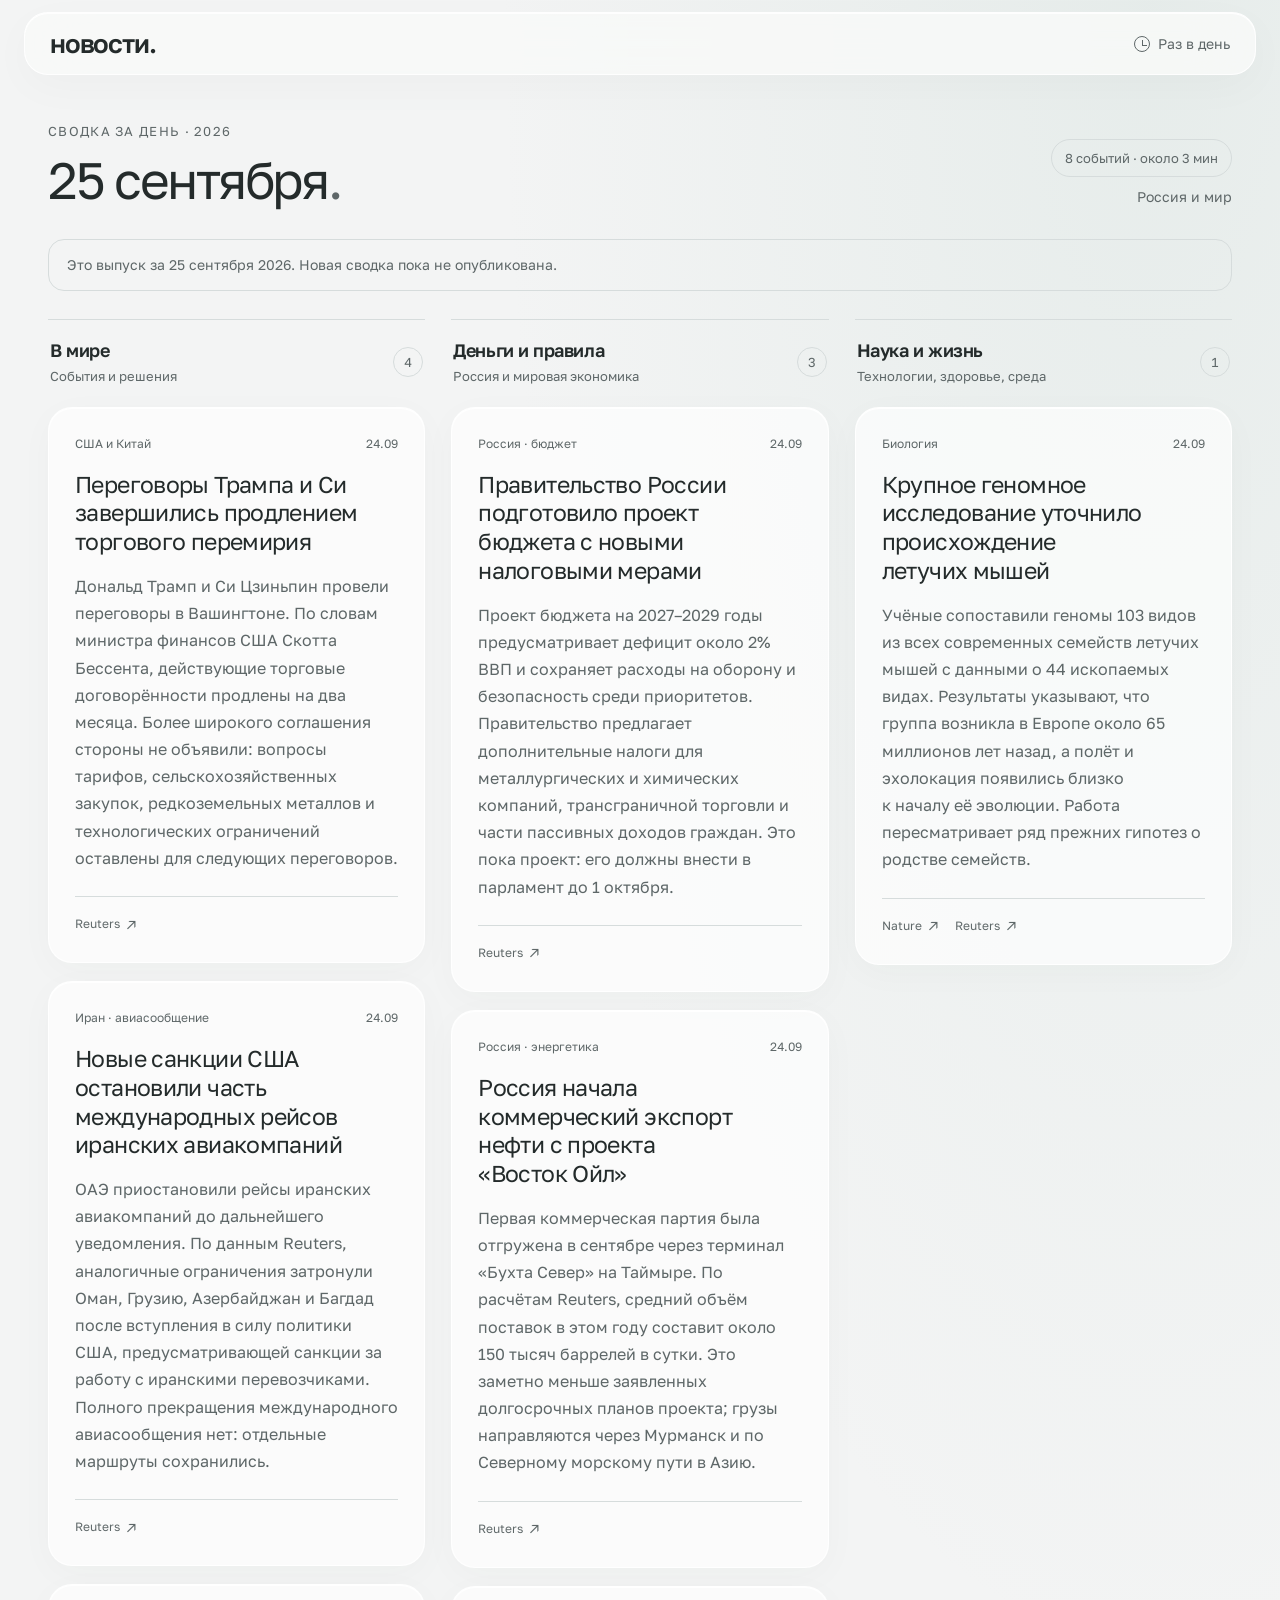
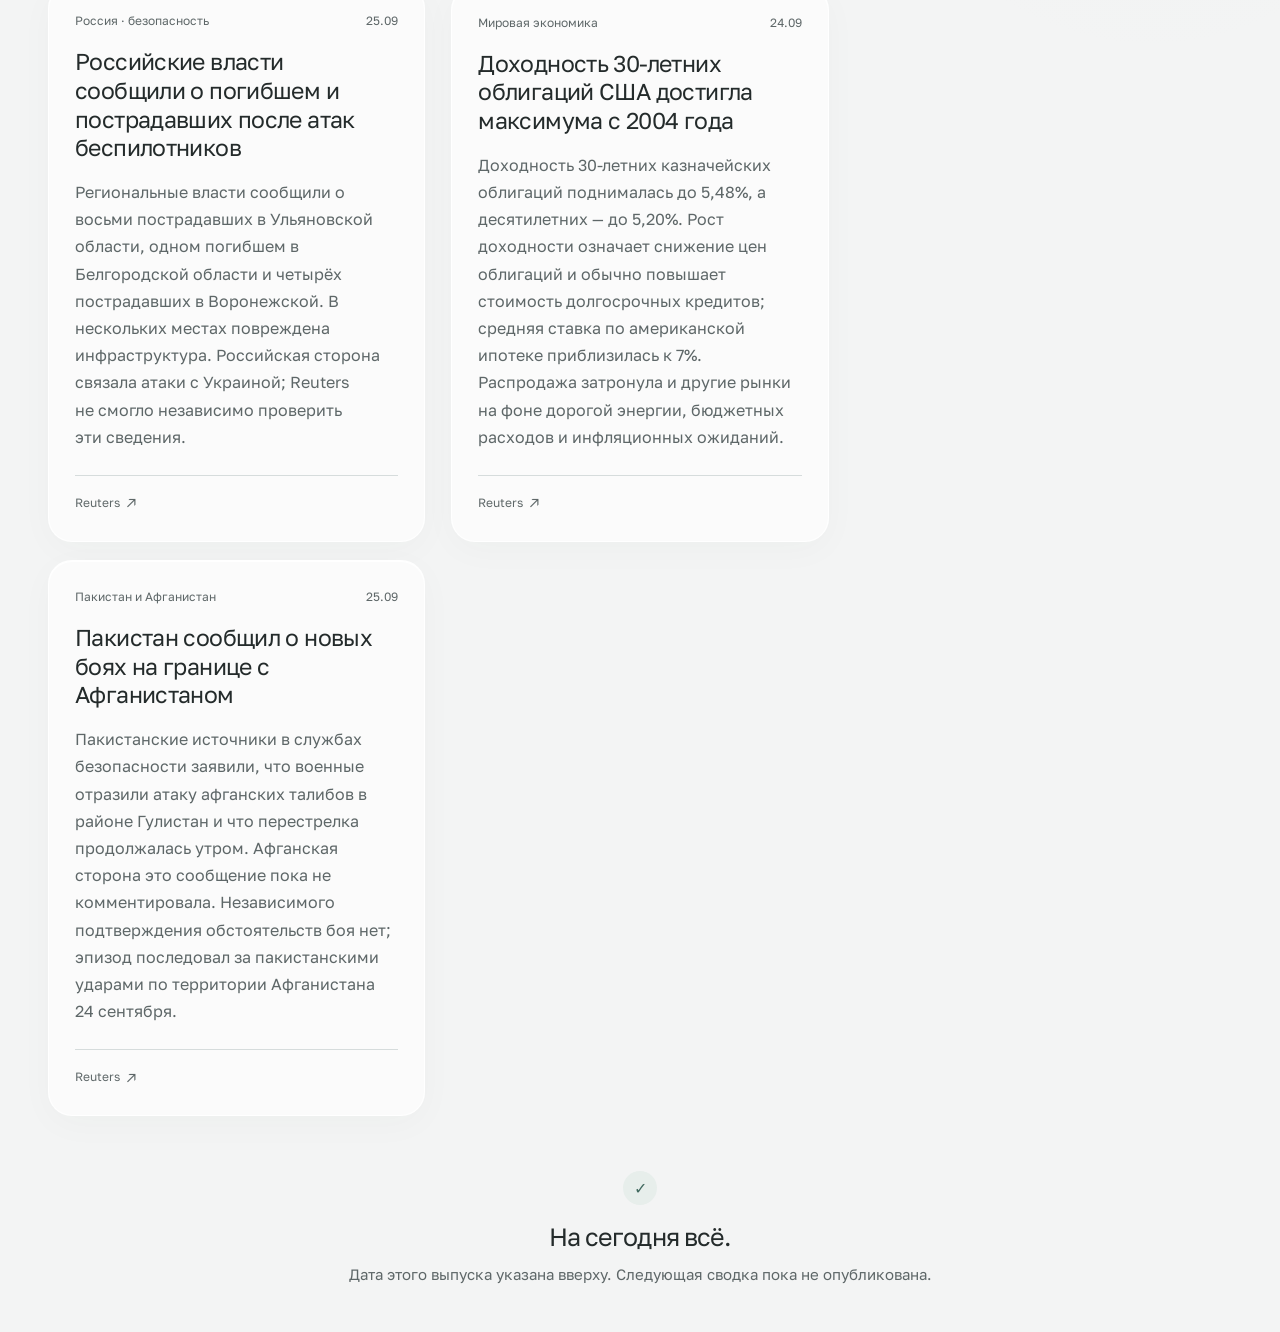
==== news/index.html @ 1caa611e "Update news digest for 25 September 2026" ====
<!doctype html>
<html lang="ru"><head><meta charset="utf-8"><meta name="viewport" content="width=device-width,initial-scale=1"><meta name="color-scheme" content="light dark"><meta name="theme-color" content="#f3f4f4" media="(prefers-color-scheme: light)"><meta name="theme-color" content="#181d1c" media="(prefers-color-scheme: dark)"><title>новости. — сводка за 25 сентября 2026</title><meta name="description" content="Сводка событий России и мира со ссылками на источники."><link rel="icon" href="./favicon.svg" type="image/svg+xml"><link rel="stylesheet" href="./style.css"></head>
<body><a class="skip" href="#news">К новостям</a>
<header class="masthead"><div class="identity"><span class="brand">новости.</span></div><span class="cadence"><span aria-hidden="true"></span>Раз в день</span></header>
<main class="page" id="news"><div class="edition"><div><p class="overline">Сводка за день · 2026</p><h1>25 сентября<span>.</span></h1></div><div class="edition-meta"><span class="reading">8 событий · около 3 мин</span><p>Россия и мир</p></div></div>
<p class="freshness" id="freshness" hidden>Это выпуск за 25 сентября 2026. Новая сводка пока не опубликована.</p>
<div class="columns"><section class="column" aria-labelledby="column-0"><div class="column-head"><div><h2 id="column-0">В мире</h2><p>События и решения</p></div><span class="count" aria-label="Количество заметок">4</span></div><div class="cards"><article class="story" id="us-china-summit-truce">
<div class="story-meta"><span>США и Китай</span><time datetime="2026-09-24">24.09</time></div>
<h3>Переговоры Трампа и Си завершились продлением торгового перемирия</h3><p>Дональд Трамп и Си Цзиньпин провели переговоры в Вашингтоне. По словам министра финансов США Скотта Бессента, действующие торговые договорённости продлены на два месяца. Более широкого соглашения стороны не объявили: вопросы тарифов, сельскохозяйственных закупок, редкоземельных металлов и технологических ограничений оставлены для следующих переговоров.</p>
<div class="sources" aria-label="Источники"><a href="https://www.reuters.com/world/china/four-takeaways-trumps-summit-with-xi-washington-2026-09-24/" target="_blank" rel="noopener noreferrer">Reuters</a></div></article><article class="story" id="iran-airlines-sanctions">
<div class="story-meta"><span>Иран · авиасообщение</span><time datetime="2026-09-24">24.09</time></div>
<h3>Новые санкции США остановили часть международных рейсов иранских авиакомпаний</h3><p>ОАЭ приостановили рейсы иранских авиакомпаний до дальнейшего уведомления. По данным Reuters, аналогичные ограничения затронули Оман, Грузию, Азербайджан и Багдад после вступления в силу политики США, предусматривающей санкции за работу с иранскими перевозчиками. Полного прекращения международного авиасообщения нет: отдельные маршруты сохранились.</p>
<div class="sources" aria-label="Источники"><a href="https://www.reuters.com/world/middle-east/iranian-flights-cancelled-new-us-d-day-sanctions-take-effect-saudis-say-they-2026-09-24/" target="_blank" rel="noopener noreferrer">Reuters</a></div></article><article class="story" id="russia-drone-attacks-regions">
<div class="story-meta"><span>Россия · безопасность</span><time datetime="2026-09-25">25.09</time></div>
<h3>Российские власти сообщили о погибшем и пострадавших после атак беспилотников</h3><p>Региональные власти сообщили о восьми пострадавших в Ульяновской области, одном погибшем в Белгородской области и четырёх пострадавших в Воронежской. В нескольких местах повреждена инфраструктура. Российская сторона связала атаки с Украиной; Reuters не смогло независимо проверить эти сведения.</p>
<div class="sources" aria-label="Источники"><a href="https://www.reuters.com/world/eight-injured-drone-attack-russias-ulyanovsk-region-one-killed-belgorod-region-2026-09-25/" target="_blank" rel="noopener noreferrer">Reuters</a></div></article><article class="story" id="pakistan-afghanistan-border-fighting">
<div class="story-meta"><span>Пакистан и Афганистан</span><time datetime="2026-09-25">25.09</time></div>
<h3>Пакистан сообщил о новых боях на границе с Афганистаном</h3><p>Пакистанские источники в службах безопасности заявили, что военные отразили атаку афганских талибов в районе Гулистан и что перестрелка продолжалась утром. Афганская сторона это сообщение пока не комментировала. Независимого подтверждения обстоятельств боя нет; эпизод последовал за пакистанскими ударами по территории Афганистана 24 сентября.</p>
<div class="sources" aria-label="Источники"><a href="https://www.reuters.com/world/asia-pacific/pakistan-thwarts-border-attack-several-taliban-dead-security-sources-say-2026-09-25/" target="_blank" rel="noopener noreferrer">Reuters</a></div></article></div></section><section class="column" aria-labelledby="column-1"><div class="column-head"><div><h2 id="column-1">Деньги и правила</h2><p>Россия и мировая экономика</p></div><span class="count" aria-label="Количество заметок">3</span></div><div class="cards"><article class="story" id="russia-budget-tax-proposals">
<div class="story-meta"><span>Россия · бюджет</span><time datetime="2026-09-24">24.09</time></div>
<h3>Правительство России подготовило проект бюджета с новыми налоговыми мерами</h3><p>Проект бюджета на 2027–2029 годы предусматривает дефицит около 2% ВВП и сохраняет расходы на оборону и безопасность среди приоритетов. Правительство предлагает дополнительные налоги для металлургических и химических компаний, трансграничной торговли и части пассивных доходов граждан. Это пока проект: его должны внести в парламент до 1 октября.</p>
<div class="sources" aria-label="Источники"><a href="https://www.reuters.com/business/russia-plans-array-tax-hikes-2027-29-fund-military-spending-2026-09-24/" target="_blank" rel="noopener noreferrer">Reuters</a></div></article><article class="story" id="vostok-oil-exports">
<div class="story-meta"><span>Россия · энергетика</span><time datetime="2026-09-24">24.09</time></div>
<h3>Россия начала коммерческий экспорт нефти с проекта «Восток Ойл»</h3><p>Первая коммерческая партия была отгружена в сентябре через терминал «Бухта Север» на Таймыре. По расчётам Reuters, средний объём поставок в этом году составит около 150 тысяч баррелей в сутки. Это заметно меньше заявленных долгосрочных планов проекта; грузы направляются через Мурманск и по Северному морскому пути в Азию.</p>
<div class="sources" aria-label="Источники"><a href="https://www.reuters.com/business/energy/russia-starts-exports-arctic-vostok-oil-project-boost-long-term-production-2026-09-24/" target="_blank" rel="noopener noreferrer">Reuters</a></div></article><article class="story" id="us-long-bond-yield">
<div class="story-meta"><span>Мировая экономика</span><time datetime="2026-09-24">24.09</time></div>
<h3>Доходность 30-летних облигаций США достигла максимума с 2004 года</h3><p>Доходность 30-летних казначейских облигаций поднималась до 5,48%, а десятилетних — до 5,20%. Рост доходности означает снижение цен облигаций и обычно повышает стоимость долгосрочных кредитов; средняя ставка по американской ипотеке приблизилась к 7%. Распродажа затронула и другие рынки на фоне дорогой энергии, бюджетных расходов и инфляционных ожиданий.</p>
<div class="sources" aria-label="Источники"><a href="https://www.reuters.com/business/us-30-year-bond-yield-rises-highest-since-2004-selloff-deepens-2026-09-24/" target="_blank" rel="noopener noreferrer">Reuters</a></div></article></div></section><section class="column" aria-labelledby="column-2"><div class="column-head"><div><h2 id="column-2">Наука и жизнь</h2><p>Технологии, здоровье, среда</p></div><span class="count" aria-label="Количество заметок">1</span></div><div class="cards"><article class="story" id="bat-evolution-genomes">
<div class="story-meta"><span>Биология</span><time datetime="2026-09-24">24.09</time></div>
<h3>Крупное геномное исследование уточнило происхождение летучих мышей</h3><p>Учёные сопоставили геномы 103 видов из всех современных семейств летучих мышей с данными о 44 ископаемых видах. Результаты указывают, что группа возникла в Европе около 65 миллионов лет назад, а полёт и эхолокация появились близко к началу её эволюции. Работа пересматривает ряд прежних гипотез о родстве семейств.</p>
<div class="sources" aria-label="Источники"><a href="https://www.nature.com/articles/s41586-026-11007-3" target="_blank" rel="noopener noreferrer">Nature</a><a href="https://www.reuters.com/science/study-reveals-evolutionary-history-bats-dating-back-65-million-years-2026-09-24/" target="_blank" rel="noopener noreferrer">Reuters</a></div></article></div></section></div>
<section class="ending" aria-label="Конец выпуска"><span class="end-mark" aria-hidden="true">✓</span><h2>На сегодня всё.</h2><p>Следующая сводка — завтра.<br>А пока можно вернуться к своим делам.</p></section></main>
<script>const published = Date.parse("2026-09-25T05:25:28Z"); if (Date.now() - published > 36 * 60 * 60 * 1000) { document.getElementById('freshness').hidden = false; document.querySelector('.ending p').textContent = 'Дата этого выпуска указана вверху. Следующая сводка пока не опубликована.'; }</script>
</body></html>
---- news/style.css ----
@font-face{font-family:Golos;src:url('/fonts/golos-400.ttf') format('truetype');font-weight:400;font-display:swap}
@font-face{font-family:Golos;src:url('/fonts/golos-600.ttf') format('truetype');font-weight:600;font-display:swap}
:root{color-scheme:light dark;--bg:#f3f4f4;--ink:#242b2b;--secondary:#5e6768;--line:#d6dcdc;--glass:rgba(255,255,255,.65);--edge:rgba(255,255,255,.96);--accent:#41695f;--soft:#e7eeeb;--shadow:0 8px 36px #293c3607,inset 0 1px 0 #fff;--nav:rgba(248,250,249,.86)}
*{box-sizing:border-box}html{font-size:16px;scroll-padding-top:100px}body{margin:0;background:var(--bg);color:var(--ink);font-family:Golos,-apple-system,BlinkMacSystemFont,'Segoe UI',sans-serif;-webkit-font-smoothing:antialiased;background-image:radial-gradient(ellipse at 90% 0,rgba(185,209,201,.22),transparent 40%)}a{color:inherit;text-underline-offset:4px}a:focus-visible{outline:2px solid var(--accent);outline-offset:5px;border-radius:4px}::selection{background:#c7ddd3;color:#18241e}.skip{position:absolute;top:-100px;left:20px;padding:14px;background:var(--ink);color:var(--bg);z-index:100}.skip:focus{top:12px}.masthead{position:sticky;top:12px;z-index:10;max-width:1440px;margin:12px auto 0;width:calc(100% - 48px);display:flex;align-items:center;justify-content:space-between;gap:20px;padding:15px 25px;border:1px solid var(--edge);border-radius:24px;background:var(--nav);backdrop-filter:blur(30px) saturate(140%);-webkit-backdrop-filter:blur(30px) saturate(140%);box-shadow:0 12px 44px #00000007,inset 0 1px 0 var(--edge)}.identity{display:flex;gap:15px;align-items:center}.brand{font-size:26px;line-height:1.2;font-weight:600;letter-spacing:-1.2px}.tagline{border-left:1px solid var(--line);padding-left:15px;color:var(--secondary);font-size:14px}.cadence{font-size:14px;color:var(--secondary)}.cadence span{display:inline-block;width:16px;height:16px;border:1px solid currentColor;border-radius:50%;vertical-align:-3px;margin-right:8px;position:relative}.cadence span:after{content:'';position:absolute;width:4px;height:5px;border-left:1px solid currentColor;border-bottom:1px solid currentColor;top:3px;left:7px}.page{max-width:1360px;width:calc(100% - 96px);margin:0 auto}.edition{padding:48px 0 30px;display:flex;align-items:flex-end;justify-content:space-between;gap:24px}.overline{font-size:13px;letter-spacing:.1em;text-transform:uppercase;color:var(--secondary);margin:0 0 13px}.edition h1{margin:0;font-size:clamp(36px,4vw,54px);font-weight:400;line-height:1.1;letter-spacing:-.045em}.edition h1 span{color:var(--secondary)}.edition-meta{text-align:right;color:var(--secondary);font-size:14px;line-height:1.7}.edition-meta p{margin:0}.reading{display:inline-flex;align-items:center;gap:8px;padding:7px 13px;margin-bottom:8px;border-radius:99px;border:1px solid var(--line);font-size:13px}.freshness{margin:0 0 28px;padding:14px 18px;border:1px solid var(--line);border-radius:16px;color:var(--secondary);font-size:14px;line-height:1.6}.columns{display:grid;grid-template-columns:repeat(3,minmax(0,1fr));gap:26px}.column{min-width:0}.column-head{display:flex;justify-content:space-between;gap:12px;align-items:center;padding:18px 2px 20px;border-top:1px solid var(--line)}.column-head h2{font-size:18px;letter-spacing:-.025em;font-weight:600;line-height:1.35;margin:0 0 5px}.column-head p{font-size:13px;color:var(--secondary);margin:0;line-height:1.5}.count{color:var(--secondary);font-size:13px;font-variant-numeric:tabular-nums;border:1px solid var(--line);border-radius:50%;width:30px;height:30px;display:grid;place-items:center;flex-shrink:0}.cards{display:flex;flex-direction:column;gap:18px}.story{position:relative;padding:27px 26px 21px;border:1px solid var(--edge);border-radius:24px;background:var(--glass);box-shadow:var(--shadow)}.story-meta{display:flex;justify-content:space-between;gap:12px;align-items:baseline;color:var(--secondary);font-size:12px;line-height:1.5;margin-bottom:17px}.story-meta time{white-space:nowrap;font-variant-numeric:tabular-nums}.story h3{font-size:23px;font-weight:400;line-height:1.25;letter-spacing:-.027em;margin:0 0 17px;overflow-wrap:break-word;text-wrap:pretty}.story>p{font-size:16px;line-height:1.7;color:var(--secondary);margin:0;text-wrap:pretty}.sources{display:flex;flex-wrap:wrap;gap:2px 16px;align-items:center;border-top:1px solid var(--line);margin-top:24px;padding-top:10px}.sources a{font-size:12px;line-height:1.5;display:inline-flex;align-items:center;min-height:34px;color:var(--secondary);text-decoration:none;gap:6px}.sources a:after{content:'↗';font-size:14px}.sources a:hover{text-decoration:underline;color:var(--ink)}.ending{text-align:center;padding:55px 0 45px}.end-mark{display:inline-grid;place-items:center;width:34px;height:34px;border-radius:50%;background:var(--soft);color:var(--accent);font-size:16px;margin-bottom:16px}.ending h2{font-size:25px;font-weight:400;letter-spacing:-.035em;margin:0 0 10px}.ending p{font-size:15px;line-height:1.65;color:var(--secondary);margin:0}.footer{border-top:1px solid var(--line);padding:28px 0 35px;display:flex;justify-content:space-between;gap:40px;font-size:12px;color:var(--secondary);line-height:1.8}.footer p{margin:0;max-width:680px}.footer .colophon{text-align:right;flex-shrink:0}.footer .colophon strong{display:block;font-size:15px;font-weight:600;color:var(--ink)}
@media(min-width:1600px){.page{max-width:1360px}.story{padding:30px}}
@media(max-width:1100px){.page{width:calc(100% - 48px)}.columns{gap:16px}.story{padding:22px 20px 17px}.story h3{font-size:21px}.edition{padding-top:38px}}
@media(max-width:800px){.masthead{top:8px;margin-top:8px;width:calc(100% - 24px);padding:14px 17px;border-radius:20px}.brand{font-size:24px}.tagline{font-size:13px;padding-left:12px}.identity{gap:12px}.cadence{font-size:12px}.cadence span{display:none}.page{width:calc(100% - 36px);max-width:620px}.edition{padding:34px 4px 25px;align-items:flex-start;flex-direction:column;gap:17px}.edition h1{font-size:39px}.edition-meta{display:flex;align-items:center;flex-wrap:wrap;gap:8px 16px;text-align:left;font-size:12px}.reading{margin:0;font-size:12px}.columns{grid-template-columns:1fr;gap:30px}.column-head{padding:17px 4px}.column-head h2{font-size:19px}.story{padding:25px 23px 18px;border-radius:22px}.story h3{font-size:24px}.story-meta{font-size:12px}.sources a{min-height:40px}.ending{padding:42px 8px}.footer{flex-direction:column;gap:18px;padding:24px 4px}.footer .colophon{text-align:left}.footer .colophon strong{display:inline;margin-right:10px}}
@media(max-width:380px){.tagline{display:none}.edition h1{font-size:35px}.story{padding-inline:20px}.story h3{font-size:22px}}
@media(prefers-color-scheme:dark){:root{--bg:#181d1c;--ink:#e4ebe7;--secondary:#b0bcb5;--line:#3c4741;--glass:rgba(39,48,43,.8);--edge:#48544c;--accent:#b4d0be;--soft:#2a3e32;--shadow:0 8px 36px #0000000c,inset 0 1px 0 #ffffff09;--nav:rgba(34,42,37,.9)}body{background-image:none}}
@media(prefers-reduced-transparency:reduce){.masthead,.story{backdrop-filter:none;-webkit-backdrop-filter:none;background:var(--bg)}}
@media print{.masthead{position:static}.page{width:100%}.columns{display:block}.story{break-inside:avoid;box-shadow:none}.column{margin-bottom:24px}.footer{display:none}}
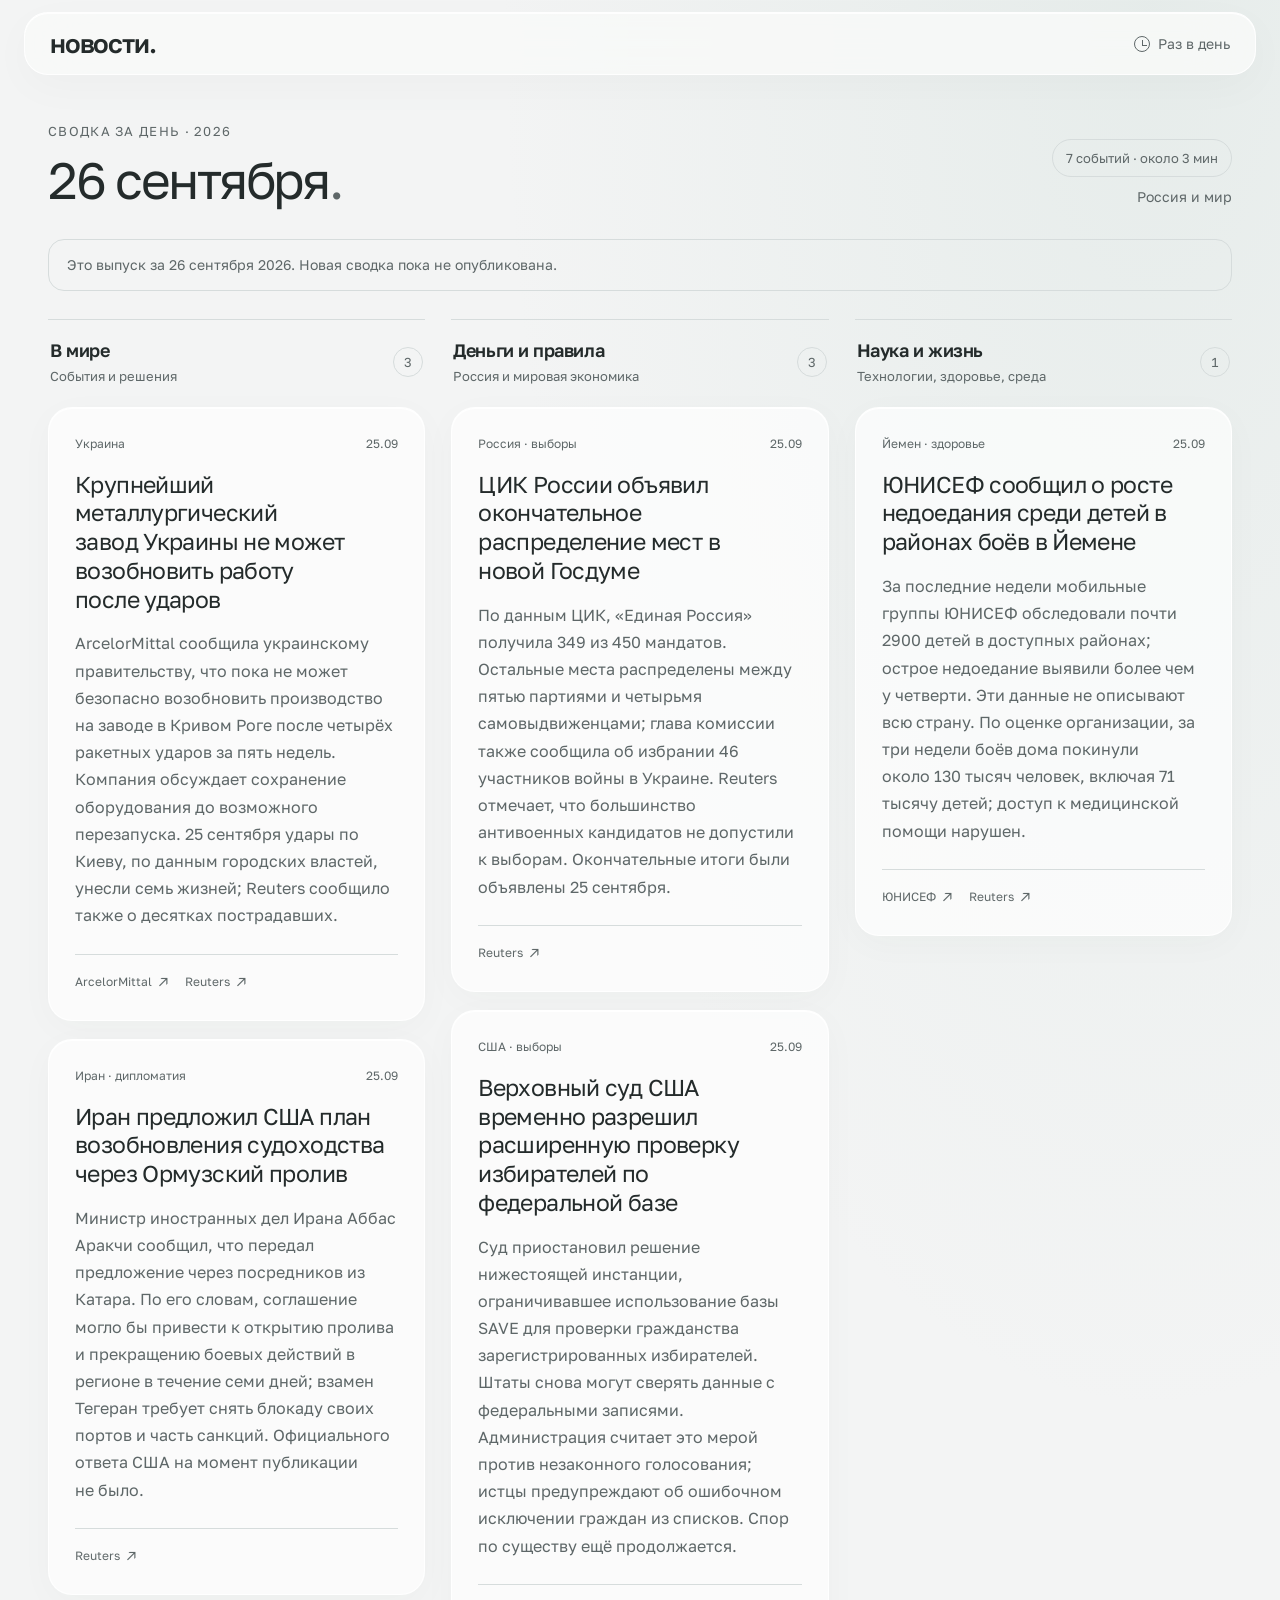
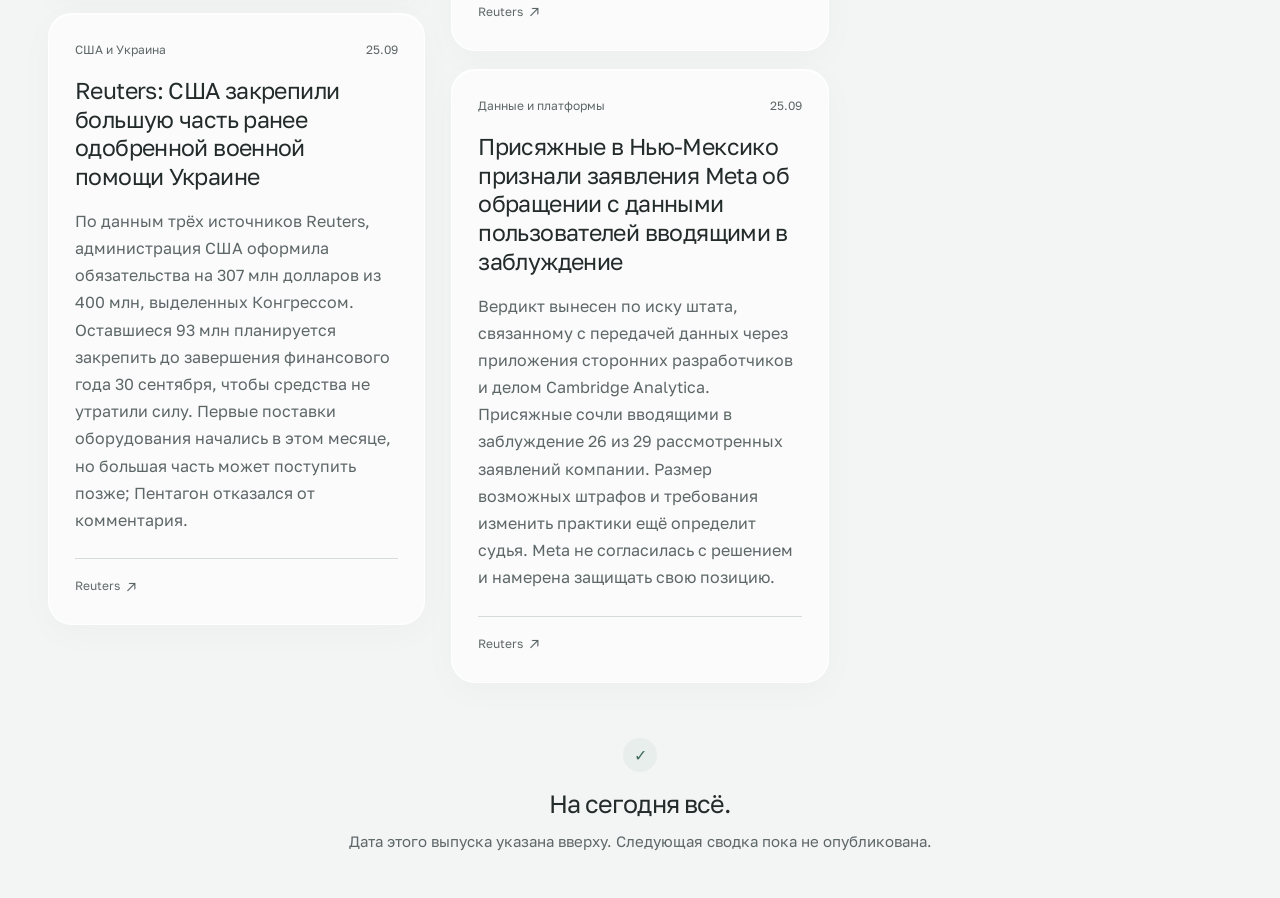
==== commit 0d819a8f: "Update news digest for 26 September 2026" ====
--- a/news/index.html
+++ b/news/index.html
@@ -1,34 +1,31 @@
 <!doctype html>
-<html lang="ru"><head><meta charset="utf-8"><meta name="viewport" content="width=device-width,initial-scale=1"><meta name="color-scheme" content="light dark"><meta name="theme-color" content="#f3f4f4" media="(prefers-color-scheme: light)"><meta name="theme-color" content="#181d1c" media="(prefers-color-scheme: dark)"><title>новости. — сводка за 25 сентября 2026</title><meta name="description" content="Сводка событий России и мира со ссылками на источники."><link rel="icon" href="./favicon.svg" type="image/svg+xml"><link rel="stylesheet" href="./style.css"></head>
+<html lang="ru"><head><meta charset="utf-8"><meta name="viewport" content="width=device-width,initial-scale=1"><meta name="color-scheme" content="light dark"><meta name="theme-color" content="#f3f4f4" media="(prefers-color-scheme: light)"><meta name="theme-color" content="#181d1c" media="(prefers-color-scheme: dark)"><title>новости. — сводка за 26 сентября 2026</title><meta name="description" content="Сводка событий России и мира со ссылками на источники."><link rel="icon" href="./favicon.svg" type="image/svg+xml"><link rel="stylesheet" href="./style.css"></head>
 <body><a class="skip" href="#news">К новостям</a>
 <header class="masthead"><div class="identity"><span class="brand">новости.</span></div><span class="cadence"><span aria-hidden="true"></span>Раз в день</span></header>
-<main class="page" id="news"><div class="edition"><div><p class="overline">Сводка за день · 2026</p><h1>25 сентября<span>.</span></h1></div><div class="edition-meta"><span class="reading">8 событий · около 3 мин</span><p>Россия и мир</p></div></div>
-<p class="freshness" id="freshness" hidden>Это выпуск за 25 сентября 2026. Новая сводка пока не опубликована.</p>
-<div class="columns"><section class="column" aria-labelledby="column-0"><div class="column-head"><div><h2 id="column-0">В мире</h2><p>События и решения</p></div><span class="count" aria-label="Количество заметок">4</span></div><div class="cards"><article class="story" id="us-china-summit-truce">
-<div class="story-meta"><span>США и Китай</span><time datetime="2026-09-24">24.09</time></div>
-<h3>Переговоры Трампа и Си завершились продлением торгового перемирия</h3><p>Дональд Трамп и Си Цзиньпин провели переговоры в Вашингтоне. По словам министра финансов США Скотта Бессента, действующие торговые договорённости продлены на два месяца. Более широкого соглашения стороны не объявили: вопросы тарифов, сельскохозяйственных закупок, редкоземельных металлов и технологических ограничений оставлены для следующих переговоров.</p>
-<div class="sources" aria-label="Источники"><a href="https://www.reuters.com/world/china/four-takeaways-trumps-summit-with-xi-washington-2026-09-24/" target="_blank" rel="noopener noreferrer">Reuters</a></div></article><article class="story" id="iran-airlines-sanctions">
-<div class="story-meta"><span>Иран · авиасообщение</span><time datetime="2026-09-24">24.09</time></div>
-<h3>Новые санкции США остановили часть международных рейсов иранских авиакомпаний</h3><p>ОАЭ приостановили рейсы иранских авиакомпаний до дальнейшего уведомления. По данным Reuters, аналогичные ограничения затронули Оман, Грузию, Азербайджан и Багдад после вступления в силу политики США, предусматривающей санкции за работу с иранскими перевозчиками. Полного прекращения международного авиасообщения нет: отдельные маршруты сохранились.</p>
-<div class="sources" aria-label="Источники"><a href="https://www.reuters.com/world/middle-east/iranian-flights-cancelled-new-us-d-day-sanctions-take-effect-saudis-say-they-2026-09-24/" target="_blank" rel="noopener noreferrer">Reuters</a></div></article><article class="story" id="russia-drone-attacks-regions">
-<div class="story-meta"><span>Россия · безопасность</span><time datetime="2026-09-25">25.09</time></div>
-<h3>Российские власти сообщили о погибшем и пострадавших после атак беспилотников</h3><p>Региональные власти сообщили о восьми пострадавших в Ульяновской области, одном погибшем в Белгородской области и четырёх пострадавших в Воронежской. В нескольких местах повреждена инфраструктура. Российская сторона связала атаки с Украиной; Reuters не смогло независимо проверить эти сведения.</p>
-<div class="sources" aria-label="Источники"><a href="https://www.reuters.com/world/eight-injured-drone-attack-russias-ulyanovsk-region-one-killed-belgorod-region-2026-09-25/" target="_blank" rel="noopener noreferrer">Reuters</a></div></article><article class="story" id="pakistan-afghanistan-border-fighting">
-<div class="story-meta"><span>Пакистан и Афганистан</span><time datetime="2026-09-25">25.09</time></div>
-<h3>Пакистан сообщил о новых боях на границе с Афганистаном</h3><p>Пакистанские источники в службах безопасности заявили, что военные отразили атаку афганских талибов в районе Гулистан и что перестрелка продолжалась утром. Афганская сторона это сообщение пока не комментировала. Независимого подтверждения обстоятельств боя нет; эпизод последовал за пакистанскими ударами по территории Афганистана 24 сентября.</p>
-<div class="sources" aria-label="Источники"><a href="https://www.reuters.com/world/asia-pacific/pakistan-thwarts-border-attack-several-taliban-dead-security-sources-say-2026-09-25/" target="_blank" rel="noopener noreferrer">Reuters</a></div></article></div></section><section class="column" aria-labelledby="column-1"><div class="column-head"><div><h2 id="column-1">Деньги и правила</h2><p>Россия и мировая экономика</p></div><span class="count" aria-label="Количество заметок">3</span></div><div class="cards"><article class="story" id="russia-budget-tax-proposals">
-<div class="story-meta"><span>Россия · бюджет</span><time datetime="2026-09-24">24.09</time></div>
-<h3>Правительство России подготовило проект бюджета с новыми налоговыми мерами</h3><p>Проект бюджета на 2027–2029 годы предусматривает дефицит около 2% ВВП и сохраняет расходы на оборону и безопасность среди приоритетов. Правительство предлагает дополнительные налоги для металлургических и химических компаний, трансграничной торговли и части пассивных доходов граждан. Это пока проект: его должны внести в парламент до 1 октября.</p>
-<div class="sources" aria-label="Источники"><a href="https://www.reuters.com/business/russia-plans-array-tax-hikes-2027-29-fund-military-spending-2026-09-24/" target="_blank" rel="noopener noreferrer">Reuters</a></div></article><article class="story" id="vostok-oil-exports">
-<div class="story-meta"><span>Россия · энергетика</span><time datetime="2026-09-24">24.09</time></div>
-<h3>Россия начала коммерческий экспорт нефти с проекта «Восток Ойл»</h3><p>Первая коммерческая партия была отгружена в сентябре через терминал «Бухта Север» на Таймыре. По расчётам Reuters, средний объём поставок в этом году составит около 150 тысяч баррелей в сутки. Это заметно меньше заявленных долгосрочных планов проекта; грузы направляются через Мурманск и по Северному морскому пути в Азию.</p>
-<div class="sources" aria-label="Источники"><a href="https://www.reuters.com/business/energy/russia-starts-exports-arctic-vostok-oil-project-boost-long-term-production-2026-09-24/" target="_blank" rel="noopener noreferrer">Reuters</a></div></article><article class="story" id="us-long-bond-yield">
-<div class="story-meta"><span>Мировая экономика</span><time datetime="2026-09-24">24.09</time></div>
-<h3>Доходность 30-летних облигаций США достигла максимума с 2004 года</h3><p>Доходность 30-летних казначейских облигаций поднималась до 5,48%, а десятилетних — до 5,20%. Рост доходности означает снижение цен облигаций и обычно повышает стоимость долгосрочных кредитов; средняя ставка по американской ипотеке приблизилась к 7%. Распродажа затронула и другие рынки на фоне дорогой энергии, бюджетных расходов и инфляционных ожиданий.</p>
-<div class="sources" aria-label="Источники"><a href="https://www.reuters.com/business/us-30-year-bond-yield-rises-highest-since-2004-selloff-deepens-2026-09-24/" target="_blank" rel="noopener noreferrer">Reuters</a></div></article></div></section><section class="column" aria-labelledby="column-2"><div class="column-head"><div><h2 id="column-2">Наука и жизнь</h2><p>Технологии, здоровье, среда</p></div><span class="count" aria-label="Количество заметок">1</span></div><div class="cards"><article class="story" id="bat-evolution-genomes">
-<div class="story-meta"><span>Биология</span><time datetime="2026-09-24">24.09</time></div>
-<h3>Крупное геномное исследование уточнило происхождение летучих мышей</h3><p>Учёные сопоставили геномы 103 видов из всех современных семейств летучих мышей с данными о 44 ископаемых видах. Результаты указывают, что группа возникла в Европе около 65 миллионов лет назад, а полёт и эхолокация появились близко к началу её эволюции. Работа пересматривает ряд прежних гипотез о родстве семейств.</p>
-<div class="sources" aria-label="Источники"><a href="https://www.nature.com/articles/s41586-026-11007-3" target="_blank" rel="noopener noreferrer">Nature</a><a href="https://www.reuters.com/science/study-reveals-evolutionary-history-bats-dating-back-65-million-years-2026-09-24/" target="_blank" rel="noopener noreferrer">Reuters</a></div></article></div></section></div>
+<main class="page" id="news"><div class="edition"><div><p class="overline">Сводка за день · 2026</p><h1>26 сентября<span>.</span></h1></div><div class="edition-meta"><span class="reading">7 событий · около 3 мин</span><p>Россия и мир</p></div></div>
+<p class="freshness" id="freshness" hidden>Это выпуск за 26 сентября 2026. Новая сводка пока не опубликована.</p>
+<div class="columns"><section class="column" aria-labelledby="column-0"><div class="column-head"><div><h2 id="column-0">В мире</h2><p>События и решения</p></div><span class="count" aria-label="Количество заметок">3</span></div><div class="cards"><article class="story" id="ukraine-steel-plant-kyiv-strikes">
+<div class="story-meta"><span>Украина</span><time datetime="2026-09-25">25.09</time></div>
+<h3>Крупнейший металлургический завод Украины не может возобновить работу после ударов</h3><p>ArcelorMittal сообщила украинскому правительству, что пока не может безопасно возобновить производство на заводе в Кривом Роге после четырёх ракетных ударов за пять недель. Компания обсуждает сохранение оборудования до возможного перезапуска. 25 сентября удары по Киеву, по данным городских властей, унесли семь жизней; Reuters сообщило также о десятках пострадавших.</p>
+<div class="sources" aria-label="Источники"><a href="https://corporate.arcelormittal.com/media/news/regulatory-news/arcelormittal-announces-that-it-is-unable-to-safely-and-sustainably-restart-operations-at-arcelormittal-kryvyi-rih-following-multiple-recent-missile-strikes" target="_blank" rel="noopener noreferrer">ArcelorMittal</a><a href="https://www.reuters.com/world/europe/russian-drone-hits-central-kyiv-killing-child-injuring-least-seven-people-2026-09-25/" target="_blank" rel="noopener noreferrer">Reuters</a></div></article><article class="story" id="iran-hormuz-seven-day-proposal">
+<div class="story-meta"><span>Иран · дипломатия</span><time datetime="2026-09-25">25.09</time></div>
+<h3>Иран предложил США план возобновления судоходства через Ормузский пролив</h3><p>Министр иностранных дел Ирана Аббас Аракчи сообщил, что передал предложение через посредников из Катара. По его словам, соглашение могло бы привести к открытию пролива и прекращению боевых действий в регионе в течение семи дней; взамен Тегеран требует снять блокаду своих портов и часть санкций. Официального ответа США на момент публикации не было.</p>
+<div class="sources" aria-label="Источники"><a href="https://www.reuters.com/world/middle-east/iran-awaits-us-move-after-wsj-report-says-trump-rejects-peace-plan-2026-09-26/" target="_blank" rel="noopener noreferrer">Reuters</a></div></article><article class="story" id="us-ukraine-aid-contracts">
+<div class="story-meta"><span>США и Украина</span><time datetime="2026-09-25">25.09</time></div>
+<h3>Reuters: США закрепили большую часть ранее одобренной военной помощи Украине</h3><p>По данным трёх источников Reuters, администрация США оформила обязательства на 307 млн долларов из 400 млн, выделенных Конгрессом. Оставшиеся 93 млн планируется закрепить до завершения финансового года 30 сентября, чтобы средства не утратили силу. Первые поставки оборудования начались в этом месяце, но большая часть может поступить позже; Пентагон отказался от комментария.</p>
+<div class="sources" aria-label="Источники"><a href="https://www.reuters.com/world/trump-administration-meet-ukraine-assistance-deadline-2026-09-25/" target="_blank" rel="noopener noreferrer">Reuters</a></div></article></div></section><section class="column" aria-labelledby="column-1"><div class="column-head"><div><h2 id="column-1">Деньги и правила</h2><p>Россия и мировая экономика</p></div><span class="count" aria-label="Количество заметок">3</span></div><div class="cards"><article class="story" id="russia-duma-final-results">
+<div class="story-meta"><span>Россия · выборы</span><time datetime="2026-09-25">25.09</time></div>
+<h3>ЦИК России объявил окончательное распределение мест в новой Госдуме</h3><p>По данным ЦИК, «Единая Россия» получила 349 из 450 мандатов. Остальные места распределены между пятью партиями и четырьмя самовыдвиженцами; глава комиссии также сообщила об избрании 46 участников войны в Украине. Reuters отмечает, что большинство антивоенных кандидатов не допустили к выборам. Окончательные итоги были объявлены 25 сентября.</p>
+<div class="sources" aria-label="Источники"><a href="https://www.reuters.com/world/kremlin-hails-election-ukraine-war-veterans-russian-parliament-2026-09-25/" target="_blank" rel="noopener noreferrer">Reuters</a></div></article><article class="story" id="us-voter-database-court">
+<div class="story-meta"><span>США · выборы</span><time datetime="2026-09-25">25.09</time></div>
+<h3>Верховный суд США временно разрешил расширенную проверку избирателей по федеральной базе</h3><p>Суд приостановил решение нижестоящей инстанции, ограничивавшее использование базы SAVE для проверки гражданства зарегистрированных избирателей. Штаты снова могут сверять данные с федеральными записями. Администрация считает это мерой против незаконного голосования; истцы предупреждают об ошибочном исключении граждан из списков. Спор по существу ещё продолжается.</p>
+<div class="sources" aria-label="Источники"><a href="https://www.reuters.com/world/supreme-court-restores-trumps-mass-voter-verification-system-2026-09-25/" target="_blank" rel="noopener noreferrer">Reuters</a></div></article><article class="story" id="meta-new-mexico-data-verdict">
+<div class="story-meta"><span>Данные и платформы</span><time datetime="2026-09-25">25.09</time></div>
+<h3>Присяжные в Нью-Мексико признали заявления Meta об обращении с данными пользователей вводящими в заблуждение</h3><p>Вердикт вынесен по иску штата, связанному с передачей данных через приложения сторонних разработчиков и делом Cambridge Analytica. Присяжные сочли вводящими в заблуждение 26 из 29 рассмотренных заявлений компании. Размер возможных штрафов и требования изменить практики ещё определит судья. Meta не согласилась с решением и намерена защищать свою позицию.</p>
+<div class="sources" aria-label="Источники"><a href="https://www.reuters.com/business/meta-misled-consumers-case-over-cambridge-analytica-scandal-new-mexico-jury-says-2026-09-25/" target="_blank" rel="noopener noreferrer">Reuters</a></div></article></div></section><section class="column" aria-labelledby="column-2"><div class="column-head"><div><h2 id="column-2">Наука и жизнь</h2><p>Технологии, здоровье, среда</p></div><span class="count" aria-label="Количество заметок">1</span></div><div class="cards"><article class="story" id="yemen-child-malnutrition-displacement">
+<div class="story-meta"><span>Йемен · здоровье</span><time datetime="2026-09-25">25.09</time></div>
+<h3>ЮНИСЕФ сообщил о росте недоедания среди детей в районах боёв в Йемене</h3><p>За последние недели мобильные группы ЮНИСЕФ обследовали почти 2900 детей в доступных районах; острое недоедание выявили более чем у четверти. Эти данные не описывают всю страну. По оценке организации, за три недели боёв дома покинули около 130 тысяч человек, включая 71 тысячу детей; доступ к медицинской помощи нарушен.</p>
+<div class="sources" aria-label="Источники"><a href="https://www.unicef.org/press-releases/hunger-and-malnutrition-stalking-yemens-children-violence-escalates" target="_blank" rel="noopener noreferrer">ЮНИСЕФ</a><a href="https://www.reuters.com/business/healthcare-pharmaceuticals/child-malnutrition-rises-yemen-fighting-intensifies-says-unicef-2026-09-25/" target="_blank" rel="noopener noreferrer">Reuters</a></div></article></div></section></div>
 <section class="ending" aria-label="Конец выпуска"><span class="end-mark" aria-hidden="true">✓</span><h2>На сегодня всё.</h2><p>Следующая сводка — завтра.<br>А пока можно вернуться к своим делам.</p></section></main>
-<script>const published = Date.parse("2026-09-25T05:25:28Z"); if (Date.now() - published > 36 * 60 * 60 * 1000) { document.getElementById('freshness').hidden = false; document.querySelector('.ending p').textContent = 'Дата этого выпуска указана вверху. Следующая сводка пока не опубликована.'; }</script>
+<script>const published = Date.parse("2026-09-26T05:26:56Z"); if (Date.now() - published > 36 * 60 * 60 * 1000) { document.getElementById('freshness').hidden = false; document.querySelector('.ending p').textContent = 'Дата этого выпуска указана вверху. Следующая сводка пока не опубликована.'; }</script>
 </body></html>
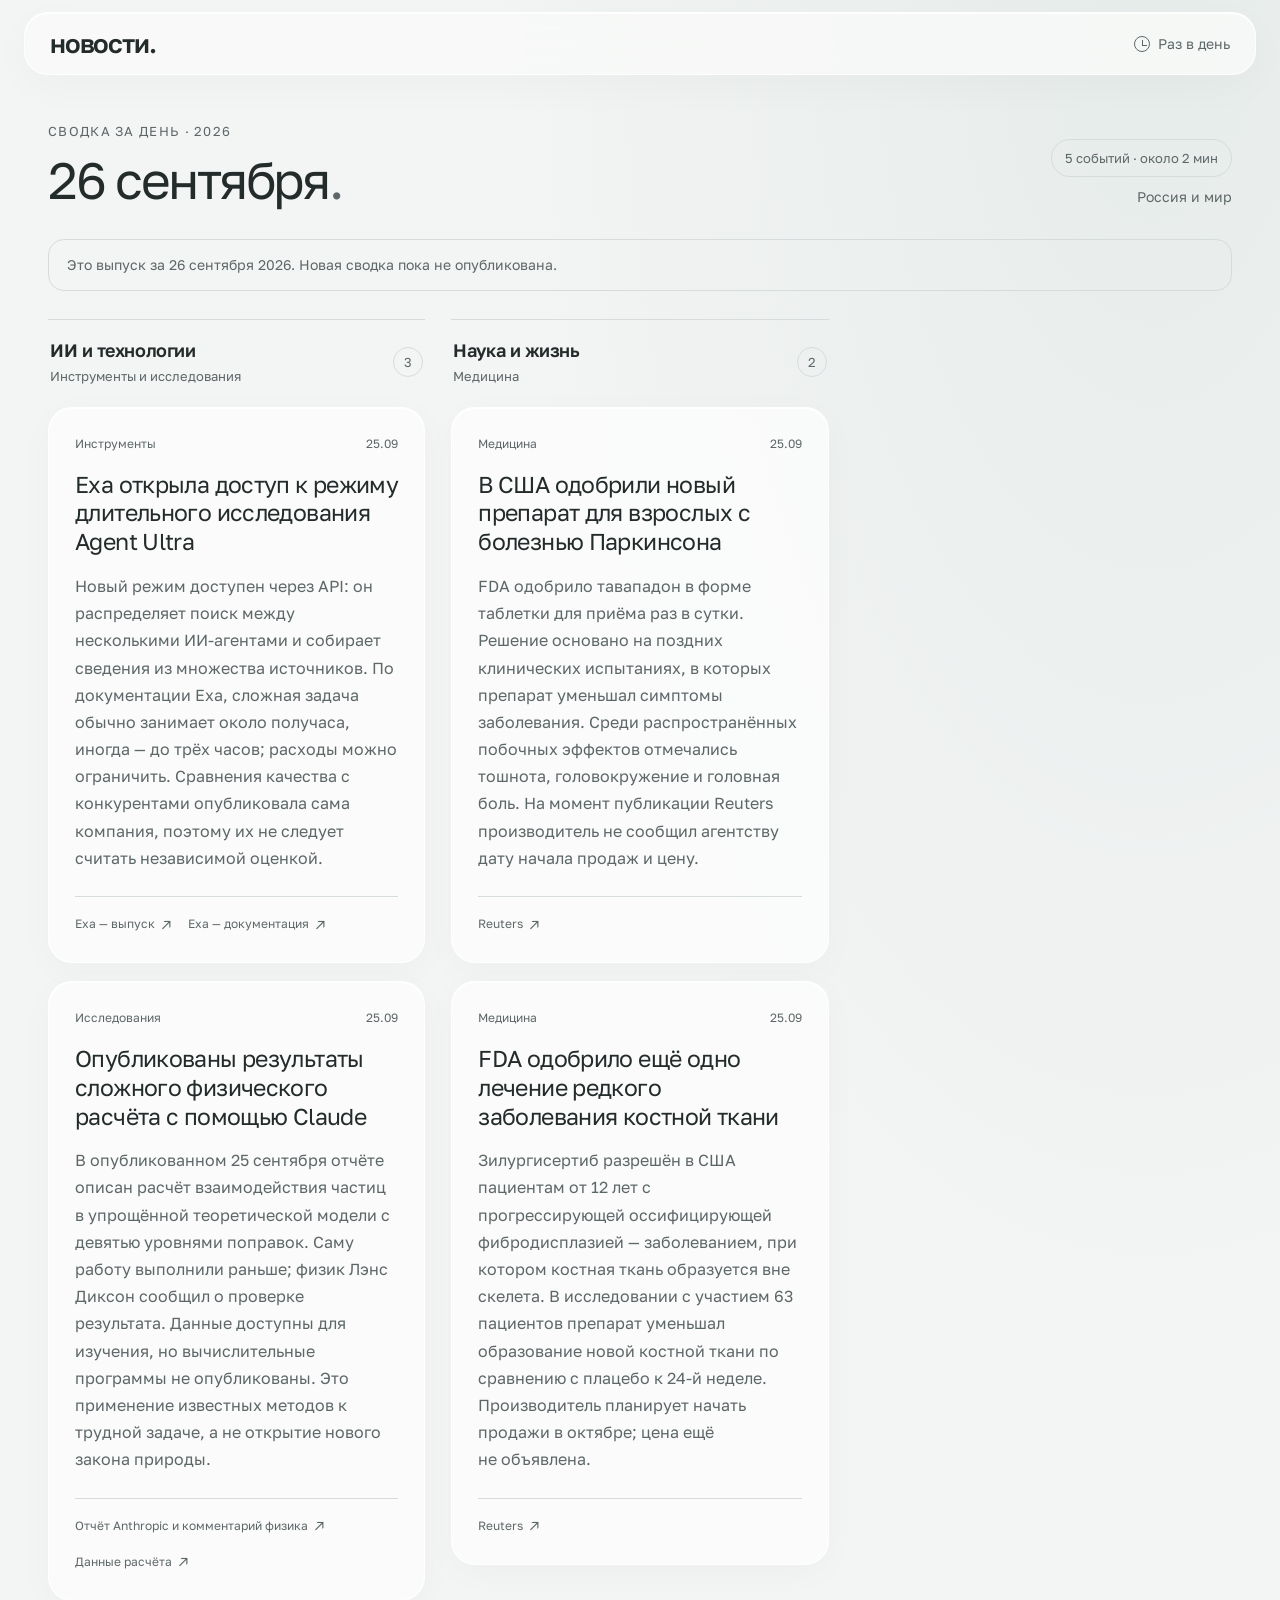
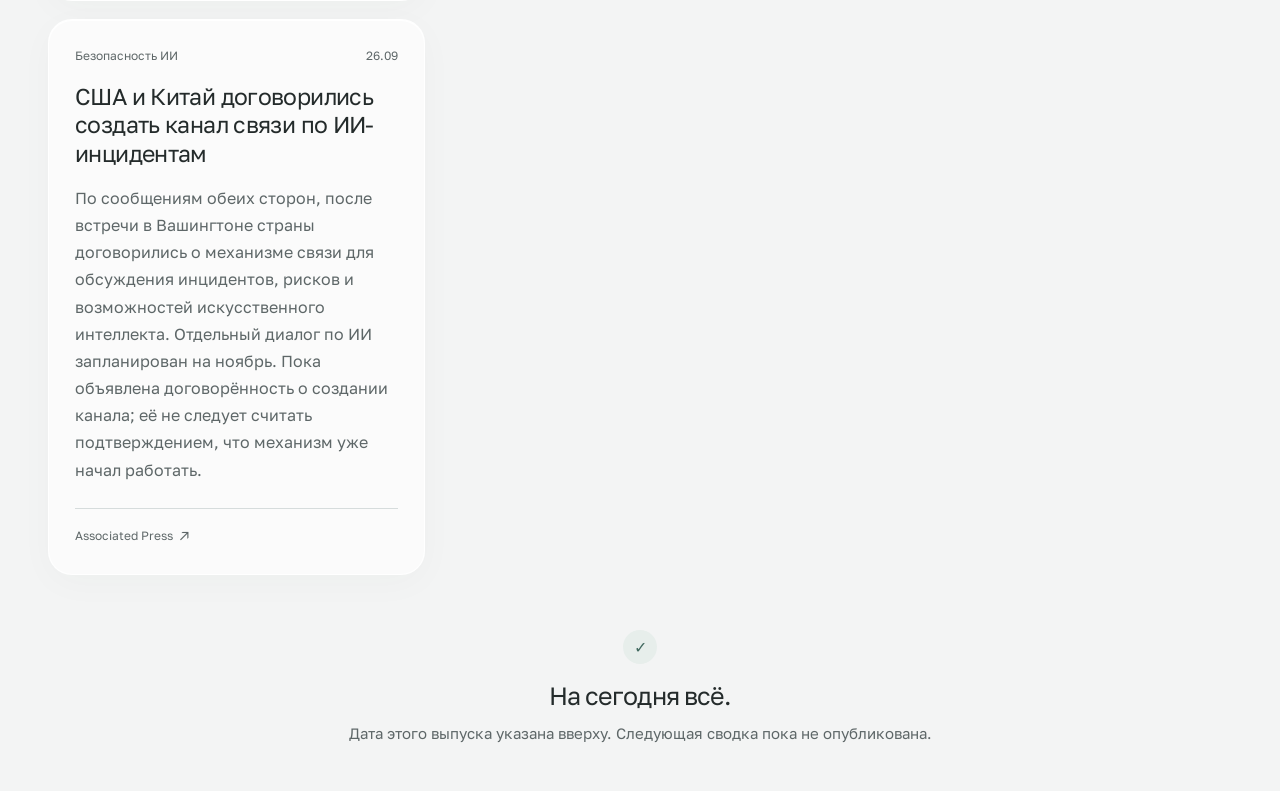
==== commit 85358970: "Refresh September 26 digest with AI, science and medicine" ====
--- a/news/index.html
+++ b/news/index.html
@@ -1,31 +1,25 @@
 <!doctype html>
-<html lang="ru"><head><meta charset="utf-8"><meta name="viewport" content="width=device-width,initial-scale=1"><meta name="color-scheme" content="light dark"><meta name="theme-color" content="#f3f4f4" media="(prefers-color-scheme: light)"><meta name="theme-color" content="#181d1c" media="(prefers-color-scheme: dark)"><title>новости. — сводка за 26 сентября 2026</title><meta name="description" content="Сводка событий России и мира со ссылками на источники."><link rel="icon" href="./favicon.svg" type="image/svg+xml"><link rel="stylesheet" href="./style.css"></head>
+<html lang="ru"><head><meta charset="utf-8"><meta name="viewport" content="width=device-width,initial-scale=1"><meta name="color-scheme" content="light dark"><meta name="theme-color" content="#f3f4f4" media="(prefers-color-scheme: light)"><meta name="theme-color" content="#141414" media="(prefers-color-scheme: dark)"><title>новости. — сводка за 26 сентября 2026</title><meta name="description" content="Сводка событий России и мира со ссылками на источники."><link rel="icon" href="./favicon.svg" type="image/svg+xml"><link rel="stylesheet" href="./style.css?v=20260926-gray"></head>
 <body><a class="skip" href="#news">К новостям</a>
 <header class="masthead"><div class="identity"><span class="brand">новости.</span></div><span class="cadence"><span aria-hidden="true"></span>Раз в день</span></header>
-<main class="page" id="news"><div class="edition"><div><p class="overline">Сводка за день · 2026</p><h1>26 сентября<span>.</span></h1></div><div class="edition-meta"><span class="reading">7 событий · около 3 мин</span><p>Россия и мир</p></div></div>
+<main class="page" id="news"><div class="edition"><div><p class="overline">Сводка за день · 2026</p><h1>26 сентября<span>.</span></h1></div><div class="edition-meta"><span class="reading">5 событий · около 2 мин</span><p>Россия и мир</p></div></div>
 <p class="freshness" id="freshness" hidden>Это выпуск за 26 сентября 2026. Новая сводка пока не опубликована.</p>
-<div class="columns"><section class="column" aria-labelledby="column-0"><div class="column-head"><div><h2 id="column-0">В мире</h2><p>События и решения</p></div><span class="count" aria-label="Количество заметок">3</span></div><div class="cards"><article class="story" id="ukraine-steel-plant-kyiv-strikes">
-<div class="story-meta"><span>Украина</span><time datetime="2026-09-25">25.09</time></div>
-<h3>Крупнейший металлургический завод Украины не может возобновить работу после ударов</h3><p>ArcelorMittal сообщила украинскому правительству, что пока не может безопасно возобновить производство на заводе в Кривом Роге после четырёх ракетных ударов за пять недель. Компания обсуждает сохранение оборудования до возможного перезапуска. 25 сентября удары по Киеву, по данным городских властей, унесли семь жизней; Reuters сообщило также о десятках пострадавших.</p>
-<div class="sources" aria-label="Источники"><a href="https://corporate.arcelormittal.com/media/news/regulatory-news/arcelormittal-announces-that-it-is-unable-to-safely-and-sustainably-restart-operations-at-arcelormittal-kryvyi-rih-following-multiple-recent-missile-strikes" target="_blank" rel="noopener noreferrer">ArcelorMittal</a><a href="https://www.reuters.com/world/europe/russian-drone-hits-central-kyiv-killing-child-injuring-least-seven-people-2026-09-25/" target="_blank" rel="noopener noreferrer">Reuters</a></div></article><article class="story" id="iran-hormuz-seven-day-proposal">
-<div class="story-meta"><span>Иран · дипломатия</span><time datetime="2026-09-25">25.09</time></div>
-<h3>Иран предложил США план возобновления судоходства через Ормузский пролив</h3><p>Министр иностранных дел Ирана Аббас Аракчи сообщил, что передал предложение через посредников из Катара. По его словам, соглашение могло бы привести к открытию пролива и прекращению боевых действий в регионе в течение семи дней; взамен Тегеран требует снять блокаду своих портов и часть санкций. Официального ответа США на момент публикации не было.</p>
-<div class="sources" aria-label="Источники"><a href="https://www.reuters.com/world/middle-east/iran-awaits-us-move-after-wsj-report-says-trump-rejects-peace-plan-2026-09-26/" target="_blank" rel="noopener noreferrer">Reuters</a></div></article><article class="story" id="us-ukraine-aid-contracts">
-<div class="story-meta"><span>США и Украина</span><time datetime="2026-09-25">25.09</time></div>
-<h3>Reuters: США закрепили большую часть ранее одобренной военной помощи Украине</h3><p>По данным трёх источников Reuters, администрация США оформила обязательства на 307 млн долларов из 400 млн, выделенных Конгрессом. Оставшиеся 93 млн планируется закрепить до завершения финансового года 30 сентября, чтобы средства не утратили силу. Первые поставки оборудования начались в этом месяце, но большая часть может поступить позже; Пентагон отказался от комментария.</p>
-<div class="sources" aria-label="Источники"><a href="https://www.reuters.com/world/trump-administration-meet-ukraine-assistance-deadline-2026-09-25/" target="_blank" rel="noopener noreferrer">Reuters</a></div></article></div></section><section class="column" aria-labelledby="column-1"><div class="column-head"><div><h2 id="column-1">Деньги и правила</h2><p>Россия и мировая экономика</p></div><span class="count" aria-label="Количество заметок">3</span></div><div class="cards"><article class="story" id="russia-duma-final-results">
-<div class="story-meta"><span>Россия · выборы</span><time datetime="2026-09-25">25.09</time></div>
-<h3>ЦИК России объявил окончательное распределение мест в новой Госдуме</h3><p>По данным ЦИК, «Единая Россия» получила 349 из 450 мандатов. Остальные места распределены между пятью партиями и четырьмя самовыдвиженцами; глава комиссии также сообщила об избрании 46 участников войны в Украине. Reuters отмечает, что большинство антивоенных кандидатов не допустили к выборам. Окончательные итоги были объявлены 25 сентября.</p>
-<div class="sources" aria-label="Источники"><a href="https://www.reuters.com/world/kremlin-hails-election-ukraine-war-veterans-russian-parliament-2026-09-25/" target="_blank" rel="noopener noreferrer">Reuters</a></div></article><article class="story" id="us-voter-database-court">
-<div class="story-meta"><span>США · выборы</span><time datetime="2026-09-25">25.09</time></div>
-<h3>Верховный суд США временно разрешил расширенную проверку избирателей по федеральной базе</h3><p>Суд приостановил решение нижестоящей инстанции, ограничивавшее использование базы SAVE для проверки гражданства зарегистрированных избирателей. Штаты снова могут сверять данные с федеральными записями. Администрация считает это мерой против незаконного голосования; истцы предупреждают об ошибочном исключении граждан из списков. Спор по существу ещё продолжается.</p>
-<div class="sources" aria-label="Источники"><a href="https://www.reuters.com/world/supreme-court-restores-trumps-mass-voter-verification-system-2026-09-25/" target="_blank" rel="noopener noreferrer">Reuters</a></div></article><article class="story" id="meta-new-mexico-data-verdict">
-<div class="story-meta"><span>Данные и платформы</span><time datetime="2026-09-25">25.09</time></div>
-<h3>Присяжные в Нью-Мексико признали заявления Meta об обращении с данными пользователей вводящими в заблуждение</h3><p>Вердикт вынесен по иску штата, связанному с передачей данных через приложения сторонних разработчиков и делом Cambridge Analytica. Присяжные сочли вводящими в заблуждение 26 из 29 рассмотренных заявлений компании. Размер возможных штрафов и требования изменить практики ещё определит судья. Meta не согласилась с решением и намерена защищать свою позицию.</p>
-<div class="sources" aria-label="Источники"><a href="https://www.reuters.com/business/meta-misled-consumers-case-over-cambridge-analytica-scandal-new-mexico-jury-says-2026-09-25/" target="_blank" rel="noopener noreferrer">Reuters</a></div></article></div></section><section class="column" aria-labelledby="column-2"><div class="column-head"><div><h2 id="column-2">Наука и жизнь</h2><p>Технологии, здоровье, среда</p></div><span class="count" aria-label="Количество заметок">1</span></div><div class="cards"><article class="story" id="yemen-child-malnutrition-displacement">
-<div class="story-meta"><span>Йемен · здоровье</span><time datetime="2026-09-25">25.09</time></div>
-<h3>ЮНИСЕФ сообщил о росте недоедания среди детей в районах боёв в Йемене</h3><p>За последние недели мобильные группы ЮНИСЕФ обследовали почти 2900 детей в доступных районах; острое недоедание выявили более чем у четверти. Эти данные не описывают всю страну. По оценке организации, за три недели боёв дома покинули около 130 тысяч человек, включая 71 тысячу детей; доступ к медицинской помощи нарушен.</p>
-<div class="sources" aria-label="Источники"><a href="https://www.unicef.org/press-releases/hunger-and-malnutrition-stalking-yemens-children-violence-escalates" target="_blank" rel="noopener noreferrer">ЮНИСЕФ</a><a href="https://www.reuters.com/business/healthcare-pharmaceuticals/child-malnutrition-rises-yemen-fighting-intensifies-says-unicef-2026-09-25/" target="_blank" rel="noopener noreferrer">Reuters</a></div></article></div></section></div>
+<div class="columns"><section class="column" aria-labelledby="column-0"><div class="column-head"><div><h2 id="column-0">ИИ и технологии</h2><p>Инструменты и исследования</p></div><span class="count" aria-label="Количество заметок">3</span></div><div class="cards"><article class="story" id="exa-agent-ultra">
+<div class="story-meta"><span>Инструменты</span><time datetime="2026-09-25">25.09</time></div>
+<h3>Exa открыла доступ к режиму длительного исследования Agent Ultra</h3><p>Новый режим доступен через API: он распределяет поиск между несколькими ИИ-агентами и собирает сведения из множества источников. По документации Exa, сложная задача обычно занимает около получаса, иногда — до трёх часов; расходы можно ограничить. Сравнения качества с конкурентами опубликовала сама компания, поэтому их не следует считать независимой оценкой.</p>
+<div class="sources" aria-label="Источники"><a href="https://exa.ai/blog/exa-agent-ultra" target="_blank" rel="noopener noreferrer">Exa — выпуск</a><a href="https://exa.ai/docs/agent/agent-ultra" target="_blank" rel="noopener noreferrer">Exa — документация</a></div></article><article class="story" id="claude-nine-loop-report">
+<div class="story-meta"><span>Исследования</span><time datetime="2026-09-25">25.09</time></div>
+<h3>Опубликованы результаты сложного физического расчёта с помощью Claude</h3><p>В опубликованном 25 сентября отчёте описан расчёт взаимодействия частиц в упрощённой теоретической модели с девятью уровнями поправок. Саму работу выполнили раньше; физик Лэнс Диксон сообщил о проверке результата. Данные доступны для изучения, но вычислительные программы не опубликованы. Это применение известных методов к трудной задаче, а не открытие нового закона природы.</p>
+<div class="sources" aria-label="Источники"><a href="https://www.anthropic.com/research/yes-claude-can-do-nine-loops" target="_blank" rel="noopener noreferrer">Отчёт Anthropic и комментарий физика</a><a href="https://smsharma.io/cosmic-nine-loops/" target="_blank" rel="noopener noreferrer">Данные расчёта</a></div></article><article class="story" id="ai-incident-channel">
+<div class="story-meta"><span>Безопасность ИИ</span><time datetime="2026-09-26">26.09</time></div>
+<h3>США и Китай договорились создать канал связи по ИИ-инцидентам</h3><p>По сообщениям обеих сторон, после встречи в Вашингтоне страны договорились о механизме связи для обсуждения инцидентов, рисков и возможностей искусственного интеллекта. Отдельный диалог по ИИ запланирован на ноябрь. Пока объявлена договорённость о создании канала; её не следует считать подтверждением, что механизм уже начал работать.</p>
+<div class="sources" aria-label="Источники"><a href="https://www.clickorlando.com/business/2026/09/26/china-and-the-us-agree-to-set-up-a-new-ai-safety-channel-and-to-keep-talking-on-trade-military/" target="_blank" rel="noopener noreferrer">Associated Press</a></div></article></div></section><section class="column" aria-labelledby="column-1"><div class="column-head"><div><h2 id="column-1">Наука и жизнь</h2><p>Медицина</p></div><span class="count" aria-label="Количество заметок">2</span></div><div class="cards"><article class="story" id="tavapadon-approval">
+<div class="story-meta"><span>Медицина</span><time datetime="2026-09-25">25.09</time></div>
+<h3>В США одобрили новый препарат для взрослых с болезнью Паркинсона</h3><p>FDA одобрило тавападон в форме таблетки для приёма раз в сутки. Решение основано на поздних клинических испытаниях, в которых препарат уменьшал симптомы заболевания. Среди распространённых побочных эффектов отмечались тошнота, головокружение и головная боль. На момент публикации Reuters производитель не сообщил агентству дату начала продаж и цену.</p>
+<div class="sources" aria-label="Источники"><a href="https://www.reuters.com/business/healthcare-pharmaceuticals/us-fda-approves-abbvies-drug-parkinsons-disease-2026-09-25/" target="_blank" rel="noopener noreferrer">Reuters</a></div></article><article class="story" id="fop-treatment-approval">
+<div class="story-meta"><span>Медицина</span><time datetime="2026-09-25">25.09</time></div>
+<h3>FDA одобрило ещё одно лечение редкого заболевания костной ткани</h3><p>Зилургисертиб разрешён в США пациентам от 12 лет с прогрессирующей оссифицирующей фибродисплазией — заболеванием, при котором костная ткань образуется вне скелета. В исследовании с участием 63 пациентов препарат уменьшал образование новой костной ткани по сравнению с плацебо к 24-й неделе. Производитель планирует начать продажи в октябре; цена ещё не объявлена.</p>
+<div class="sources" aria-label="Источники"><a href="https://www.reuters.com/business/healthcare-pharmaceuticals/us-fda-approves-mirums-drug-rare-bone-disorder-2026-09-25/" target="_blank" rel="noopener noreferrer">Reuters</a></div></article></div></section></div>
 <section class="ending" aria-label="Конец выпуска"><span class="end-mark" aria-hidden="true">✓</span><h2>На сегодня всё.</h2><p>Следующая сводка — завтра.<br>А пока можно вернуться к своим делам.</p></section></main>
-<script>const published = Date.parse("2026-09-26T05:26:56Z"); if (Date.now() - published > 36 * 60 * 60 * 1000) { document.getElementById('freshness').hidden = false; document.querySelector('.ending p').textContent = 'Дата этого выпуска указана вверху. Следующая сводка пока не опубликована.'; }</script>
+<script>const published = Date.parse("2026-09-26T12:35:35Z"); if (Date.now() - published > 36 * 60 * 60 * 1000) { document.getElementById('freshness').hidden = false; document.querySelector('.ending p').textContent = 'Дата этого выпуска указана вверху. Следующая сводка пока не опубликована.'; }</script>
 </body></html>
--- a/news/style.css
+++ b/news/style.css
@@ -6,6 +6,6 @@
 @media(max-width:1100px){.page{width:calc(100% - 48px)}.columns{gap:16px}.story{padding:22px 20px 17px}.story h3{font-size:21px}.edition{padding-top:38px}}
 @media(max-width:800px){.masthead{top:8px;margin-top:8px;width:calc(100% - 24px);padding:14px 17px;border-radius:20px}.brand{font-size:24px}.tagline{font-size:13px;padding-left:12px}.identity{gap:12px}.cadence{font-size:12px}.cadence span{display:none}.page{width:calc(100% - 36px);max-width:620px}.edition{padding:34px 4px 25px;align-items:flex-start;flex-direction:column;gap:17px}.edition h1{font-size:39px}.edition-meta{display:flex;align-items:center;flex-wrap:wrap;gap:8px 16px;text-align:left;font-size:12px}.reading{margin:0;font-size:12px}.columns{grid-template-columns:1fr;gap:30px}.column-head{padding:17px 4px}.column-head h2{font-size:19px}.story{padding:25px 23px 18px;border-radius:22px}.story h3{font-size:24px}.story-meta{font-size:12px}.sources a{min-height:40px}.ending{padding:42px 8px}.footer{flex-direction:column;gap:18px;padding:24px 4px}.footer .colophon{text-align:left}.footer .colophon strong{display:inline;margin-right:10px}}
 @media(max-width:380px){.tagline{display:none}.edition h1{font-size:35px}.story{padding-inline:20px}.story h3{font-size:22px}}
-@media(prefers-color-scheme:dark){:root{--bg:#181d1c;--ink:#e4ebe7;--secondary:#b0bcb5;--line:#3c4741;--glass:rgba(39,48,43,.8);--edge:#48544c;--accent:#b4d0be;--soft:#2a3e32;--shadow:0 8px 36px #0000000c,inset 0 1px 0 #ffffff09;--nav:rgba(34,42,37,.9)}body{background-image:none}}
+@media(prefers-color-scheme:dark){:root{--bg:#141414;--ink:#ededed;--secondary:#b8b8b8;--line:#383838;--glass:rgba(36,36,36,.8);--edge:#464646;--accent:#d0d0d0;--soft:#303030;--shadow:0 8px 36px #0000000c,inset 0 1px 0 #ffffff09;--nav:rgba(30,30,30,.9)}body{background-image:none}::selection{background:#505050;color:#fff}}
 @media(prefers-reduced-transparency:reduce){.masthead,.story{backdrop-filter:none;-webkit-backdrop-filter:none;background:var(--bg)}}
 @media print{.masthead{position:static}.page{width:100%}.columns{display:block}.story{break-inside:avoid;box-shadow:none}.column{margin-bottom:24px}.footer{display:none}}
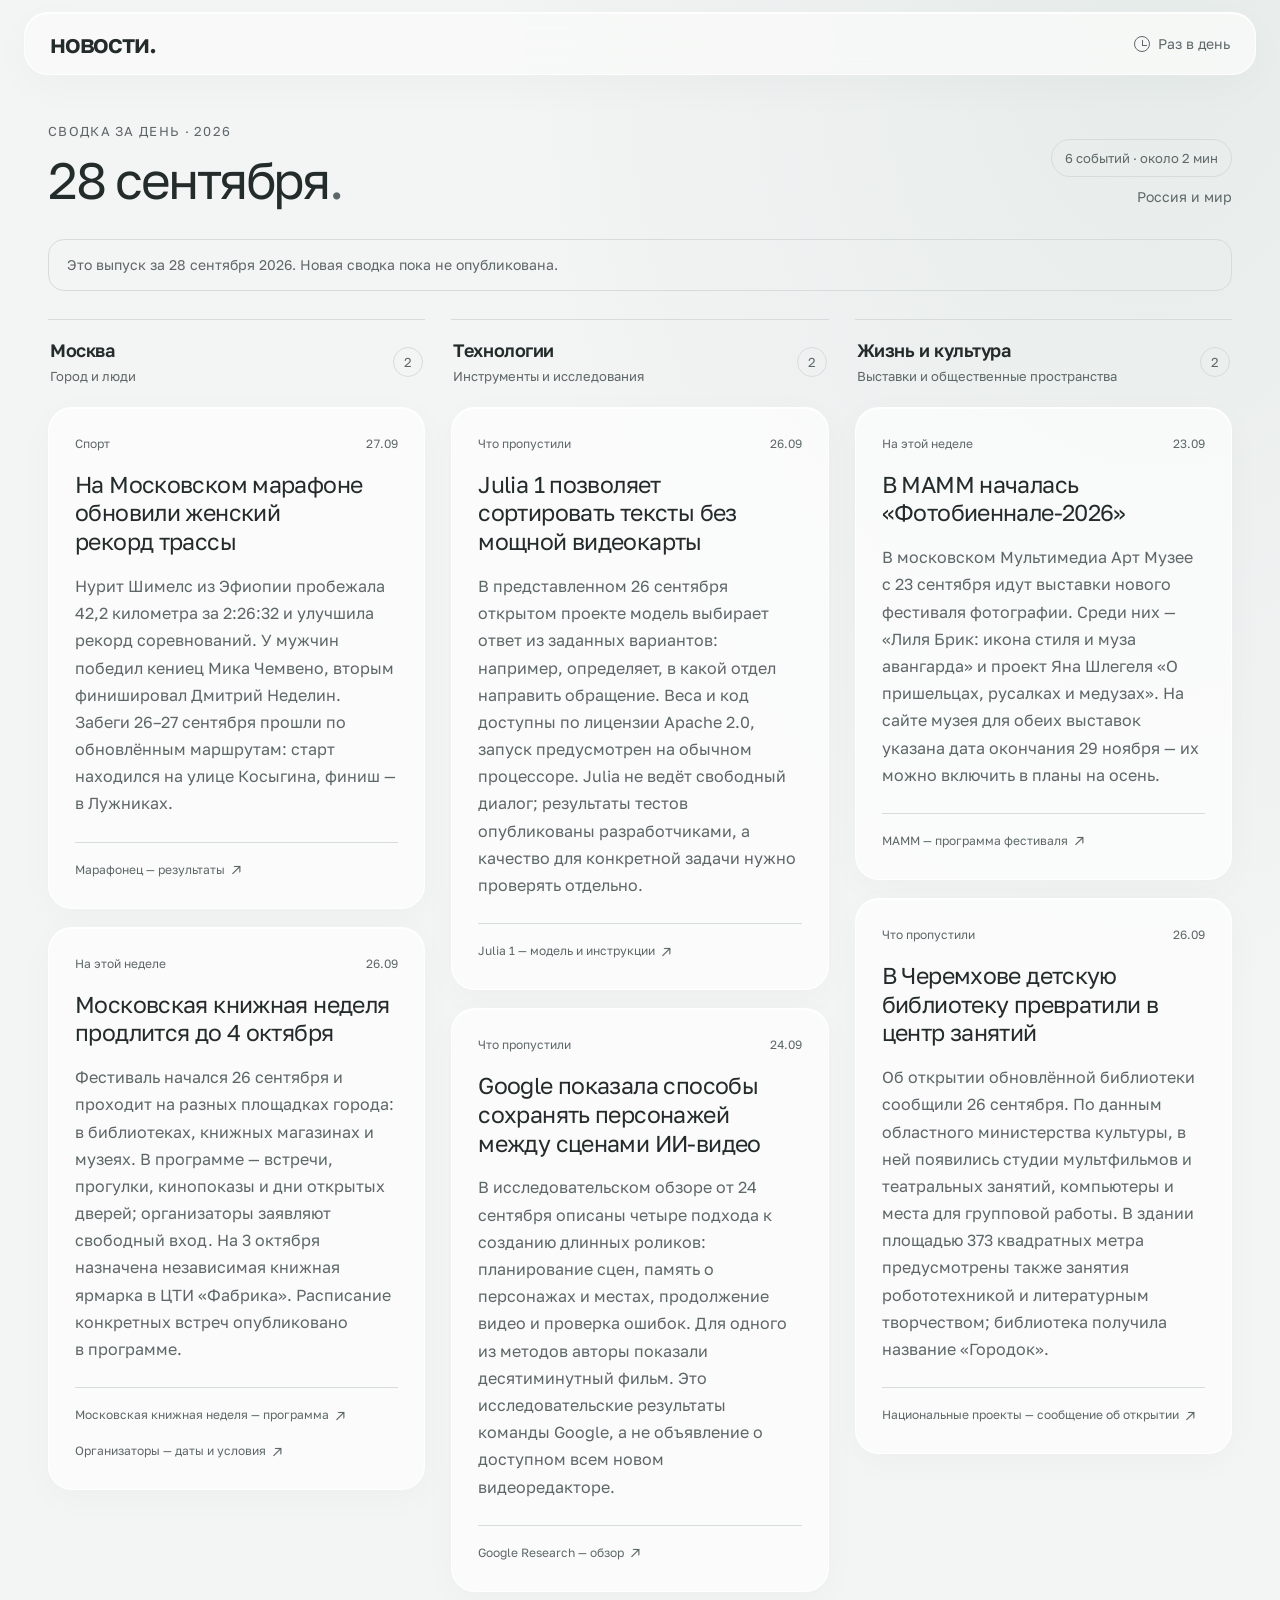
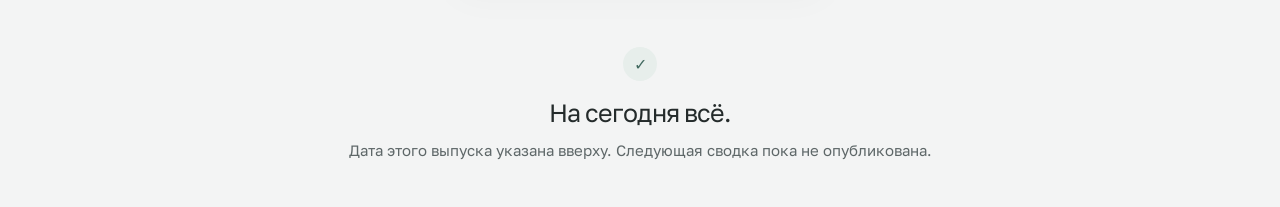
==== commit 47dff213: "Publish September 28 edition with Moscow, culture and technology" ====
--- a/news/index.html
+++ b/news/index.html
@@ -1,25 +1,28 @@
 <!doctype html>
-<html lang="ru"><head><meta charset="utf-8"><meta name="viewport" content="width=device-width,initial-scale=1"><meta name="color-scheme" content="light dark"><meta name="theme-color" content="#f3f4f4" media="(prefers-color-scheme: light)"><meta name="theme-color" content="#141414" media="(prefers-color-scheme: dark)"><title>новости. — сводка за 26 сентября 2026</title><meta name="description" content="Сводка событий России и мира со ссылками на источники."><link rel="icon" href="./favicon.svg" type="image/svg+xml"><link rel="stylesheet" href="./style.css?v=20260926-gray"></head>
+<html lang="ru"><head><meta charset="utf-8"><meta name="viewport" content="width=device-width,initial-scale=1"><meta name="color-scheme" content="light dark"><meta name="theme-color" content="#f3f4f4" media="(prefers-color-scheme: light)"><meta name="theme-color" content="#141414" media="(prefers-color-scheme: dark)"><title>новости. — сводка за 28 сентября 2026</title><meta name="description" content="Сводка событий России и мира со ссылками на источники."><link rel="icon" href="./favicon.svg" type="image/svg+xml"><link rel="stylesheet" href="./style.css?v=20260926-gray"></head>
 <body><a class="skip" href="#news">К новостям</a>
 <header class="masthead"><div class="identity"><span class="brand">новости.</span></div><span class="cadence"><span aria-hidden="true"></span>Раз в день</span></header>
-<main class="page" id="news"><div class="edition"><div><p class="overline">Сводка за день · 2026</p><h1>26 сентября<span>.</span></h1></div><div class="edition-meta"><span class="reading">5 событий · около 2 мин</span><p>Россия и мир</p></div></div>
-<p class="freshness" id="freshness" hidden>Это выпуск за 26 сентября 2026. Новая сводка пока не опубликована.</p>
-<div class="columns"><section class="column" aria-labelledby="column-0"><div class="column-head"><div><h2 id="column-0">ИИ и технологии</h2><p>Инструменты и исследования</p></div><span class="count" aria-label="Количество заметок">3</span></div><div class="cards"><article class="story" id="exa-agent-ultra">
-<div class="story-meta"><span>Инструменты</span><time datetime="2026-09-25">25.09</time></div>
-<h3>Exa открыла доступ к режиму длительного исследования Agent Ultra</h3><p>Новый режим доступен через API: он распределяет поиск между несколькими ИИ-агентами и собирает сведения из множества источников. По документации Exa, сложная задача обычно занимает около получаса, иногда — до трёх часов; расходы можно ограничить. Сравнения качества с конкурентами опубликовала сама компания, поэтому их не следует считать независимой оценкой.</p>
-<div class="sources" aria-label="Источники"><a href="https://exa.ai/blog/exa-agent-ultra" target="_blank" rel="noopener noreferrer">Exa — выпуск</a><a href="https://exa.ai/docs/agent/agent-ultra" target="_blank" rel="noopener noreferrer">Exa — документация</a></div></article><article class="story" id="claude-nine-loop-report">
-<div class="story-meta"><span>Исследования</span><time datetime="2026-09-25">25.09</time></div>
-<h3>Опубликованы результаты сложного физического расчёта с помощью Claude</h3><p>В опубликованном 25 сентября отчёте описан расчёт взаимодействия частиц в упрощённой теоретической модели с девятью уровнями поправок. Саму работу выполнили раньше; физик Лэнс Диксон сообщил о проверке результата. Данные доступны для изучения, но вычислительные программы не опубликованы. Это применение известных методов к трудной задаче, а не открытие нового закона природы.</p>
-<div class="sources" aria-label="Источники"><a href="https://www.anthropic.com/research/yes-claude-can-do-nine-loops" target="_blank" rel="noopener noreferrer">Отчёт Anthropic и комментарий физика</a><a href="https://smsharma.io/cosmic-nine-loops/" target="_blank" rel="noopener noreferrer">Данные расчёта</a></div></article><article class="story" id="ai-incident-channel">
-<div class="story-meta"><span>Безопасность ИИ</span><time datetime="2026-09-26">26.09</time></div>
-<h3>США и Китай договорились создать канал связи по ИИ-инцидентам</h3><p>По сообщениям обеих сторон, после встречи в Вашингтоне страны договорились о механизме связи для обсуждения инцидентов, рисков и возможностей искусственного интеллекта. Отдельный диалог по ИИ запланирован на ноябрь. Пока объявлена договорённость о создании канала; её не следует считать подтверждением, что механизм уже начал работать.</p>
-<div class="sources" aria-label="Источники"><a href="https://www.clickorlando.com/business/2026/09/26/china-and-the-us-agree-to-set-up-a-new-ai-safety-channel-and-to-keep-talking-on-trade-military/" target="_blank" rel="noopener noreferrer">Associated Press</a></div></article></div></section><section class="column" aria-labelledby="column-1"><div class="column-head"><div><h2 id="column-1">Наука и жизнь</h2><p>Медицина</p></div><span class="count" aria-label="Количество заметок">2</span></div><div class="cards"><article class="story" id="tavapadon-approval">
-<div class="story-meta"><span>Медицина</span><time datetime="2026-09-25">25.09</time></div>
-<h3>В США одобрили новый препарат для взрослых с болезнью Паркинсона</h3><p>FDA одобрило тавападон в форме таблетки для приёма раз в сутки. Решение основано на поздних клинических испытаниях, в которых препарат уменьшал симптомы заболевания. Среди распространённых побочных эффектов отмечались тошнота, головокружение и головная боль. На момент публикации Reuters производитель не сообщил агентству дату начала продаж и цену.</p>
-<div class="sources" aria-label="Источники"><a href="https://www.reuters.com/business/healthcare-pharmaceuticals/us-fda-approves-abbvies-drug-parkinsons-disease-2026-09-25/" target="_blank" rel="noopener noreferrer">Reuters</a></div></article><article class="story" id="fop-treatment-approval">
-<div class="story-meta"><span>Медицина</span><time datetime="2026-09-25">25.09</time></div>
-<h3>FDA одобрило ещё одно лечение редкого заболевания костной ткани</h3><p>Зилургисертиб разрешён в США пациентам от 12 лет с прогрессирующей оссифицирующей фибродисплазией — заболеванием, при котором костная ткань образуется вне скелета. В исследовании с участием 63 пациентов препарат уменьшал образование новой костной ткани по сравнению с плацебо к 24-й неделе. Производитель планирует начать продажи в октябре; цена ещё не объявлена.</p>
-<div class="sources" aria-label="Источники"><a href="https://www.reuters.com/business/healthcare-pharmaceuticals/us-fda-approves-mirums-drug-rare-bone-disorder-2026-09-25/" target="_blank" rel="noopener noreferrer">Reuters</a></div></article></div></section></div>
+<main class="page" id="news"><div class="edition"><div><p class="overline">Сводка за день · 2026</p><h1>28 сентября<span>.</span></h1></div><div class="edition-meta"><span class="reading">6 событий · около 2 мин</span><p>Россия и мир</p></div></div>
+<p class="freshness" id="freshness" hidden>Это выпуск за 28 сентября 2026. Новая сводка пока не опубликована.</p>
+<div class="columns"><section class="column" aria-labelledby="column-0"><div class="column-head"><div><h2 id="column-0">Москва</h2><p>Город и люди</p></div><span class="count" aria-label="Количество заметок">2</span></div><div class="cards"><article class="story" id="moscow-marathon-2026">
+<div class="story-meta"><span>Спорт</span><time datetime="2026-09-27">27.09</time></div>
+<h3>На Московском марафоне обновили женский рекорд трассы</h3><p>Нурит Шимелс из Эфиопии пробежала 42,2 километра за 2:26:32 и улучшила рекорд соревнований. У мужчин победил кениец Мика Чемвено, вторым финишировал Дмитрий Неделин. Забеги 26–27 сентября прошли по обновлённым маршрутам: старт находился на улице Косыгина, финиш — в Лужниках.</p>
+<div class="sources" aria-label="Источники"><a href="https://marathonec.ru/rezultaty-moskovskogo-marafona-2026/" target="_blank" rel="noopener noreferrer">Марафонец — результаты</a></div></article><article class="story" id="moscow-book-week">
+<div class="story-meta"><span>На этой неделе</span><time datetime="2026-09-26">26.09</time></div>
+<h3>Московская книжная неделя продлится до 4 октября</h3><p>Фестиваль начался 26 сентября и проходит на разных площадках города: в библиотеках, книжных магазинах и музеях. В программе — встречи, прогулки, кинопоказы и дни открытых дверей; организаторы заявляют свободный вход. На 3 октября назначена независимая книжная ярмарка в ЦТИ «Фабрика». Расписание конкретных встреч опубликовано в программе.</p>
+<div class="sources" aria-label="Источники"><a href="https://moscowbookweek.ru/program" target="_blank" rel="noopener noreferrer">Московская книжная неделя — программа</a><a href="https://moscowbookweek.ru/" target="_blank" rel="noopener noreferrer">Организаторы — даты и условия</a></div></article></div></section><section class="column" aria-labelledby="column-1"><div class="column-head"><div><h2 id="column-1">Технологии</h2><p>Инструменты и исследования</p></div><span class="count" aria-label="Количество заметок">2</span></div><div class="cards"><article class="story" id="julia-local-decisions">
+<div class="story-meta"><span>Что пропустили</span><time datetime="2026-09-26">26.09</time></div>
+<h3>Julia 1 позволяет сортировать тексты без мощной видеокарты</h3><p>В представленном 26 сентября открытом проекте модель выбирает ответ из заданных вариантов: например, определяет, в какой отдел направить обращение. Веса и код доступны по лицензии Apache 2.0, запуск предусмотрен на обычном процессоре. Julia не ведёт свободный диалог; результаты тестов опубликованы разработчиками, а качество для конкретной задачи нужно проверять отдельно.</p>
+<div class="sources" aria-label="Источники"><a href="https://huggingface.co/SupersonicLabs/Julia-1" target="_blank" rel="noopener noreferrer">Julia 1 — модель и инструкции</a></div></article><article class="story" id="google-video-continuity">
+<div class="story-meta"><span>Что пропустили</span><time datetime="2026-09-24">24.09</time></div>
+<h3>Google показала способы сохранять персонажей между сценами ИИ-видео</h3><p>В исследовательском обзоре от 24 сентября описаны четыре подхода к созданию длинных роликов: планирование сцен, память о персонажах и местах, продолжение видео и проверка ошибок. Для одного из методов авторы показали десятиминутный фильм. Это исследовательские результаты команды Google, а не объявление о доступном всем новом видеоредакторе.</p>
+<div class="sources" aria-label="Источники"><a href="https://research.google/blog/coherent-long-form-video-generation/" target="_blank" rel="noopener noreferrer">Google Research — обзор</a></div></article></div></section><section class="column" aria-labelledby="column-2"><div class="column-head"><div><h2 id="column-2">Жизнь и культура</h2><p>Выставки и общественные пространства</p></div><span class="count" aria-label="Количество заметок">2</span></div><div class="cards"><article class="story" id="photobiennale-moscow">
+<div class="story-meta"><span>На этой неделе</span><time datetime="2026-09-23">23.09</time></div>
+<h3>В МАММ началась «Фотобиеннале-2026»</h3><p>В московском Мультимедиа Арт Музее с 23 сентября идут выставки нового фестиваля фотографии. Среди них — «Лиля Брик: икона стиля и муза авангарда» и проект Яна Шлегеля «О пришельцах, русалках и медузах». На сайте музея для обеих выставок указана дата окончания 29 ноября — их можно включить в планы на осень.</p>
+<div class="sources" aria-label="Источники"><a href="https://mamm-mdf.ru/festivals/photobiennale-2026/" target="_blank" rel="noopener noreferrer">МАММ — программа фестиваля</a></div></article><article class="story" id="cheremkhovo-library">
+<div class="story-meta"><span>Что пропустили</span><time datetime="2026-09-26">26.09</time></div>
+<h3>В Черемхове детскую библиотеку превратили в центр занятий</h3><p>Об открытии обновлённой библиотеки сообщили 26 сентября. По данным областного министерства культуры, в ней появились студии мультфильмов и театральных занятий, компьютеры и места для групповой работы. В здании площадью 373 квадратных метра предусмотрены также занятия робототехникой и литературным творчеством; библиотека получила название «Городок».</p>
+<div class="sources" aria-label="Источники"><a href="https://xn--80aapampemcchfmo7a3c9ehj.xn--p1ai/news/v-priangarskom-cheremkhove-otkryli-modernizirovannuyu-detskuyu-biblioteku/" target="_blank" rel="noopener noreferrer">Национальные проекты — сообщение об открытии</a></div></article></div></section></div>
 <section class="ending" aria-label="Конец выпуска"><span class="end-mark" aria-hidden="true">✓</span><h2>На сегодня всё.</h2><p>Следующая сводка — завтра.<br>А пока можно вернуться к своим делам.</p></section></main>
-<script>const published = Date.parse("2026-09-26T12:35:35Z"); if (Date.now() - published > 36 * 60 * 60 * 1000) { document.getElementById('freshness').hidden = false; document.querySelector('.ending p').textContent = 'Дата этого выпуска указана вверху. Следующая сводка пока не опубликована.'; }</script>
+<script>const published = Date.parse("2026-09-28T06:08:02Z"); if (Date.now() - published > 36 * 60 * 60 * 1000) { document.getElementById('freshness').hidden = false; document.querySelector('.ending p').textContent = 'Дата этого выпуска указана вверху. Следующая сводка пока не опубликована.'; }</script>
 </body></html>
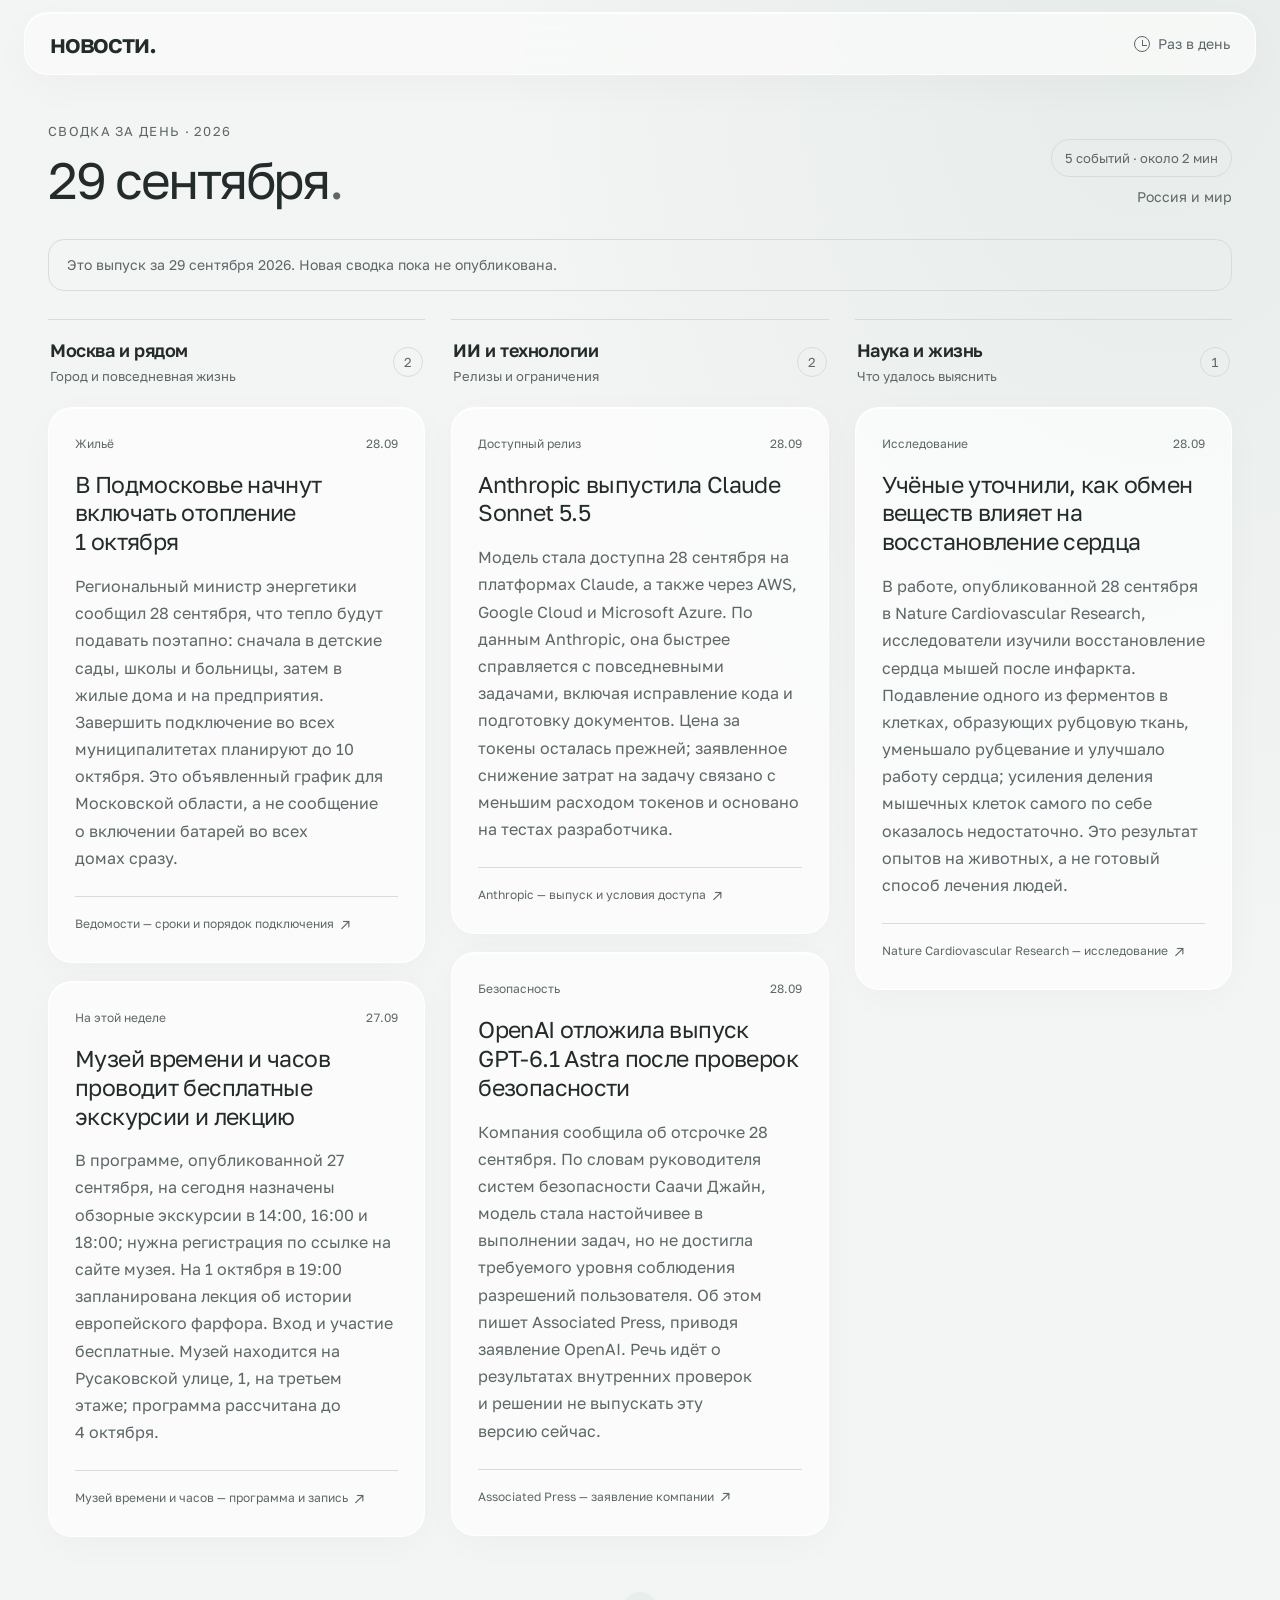
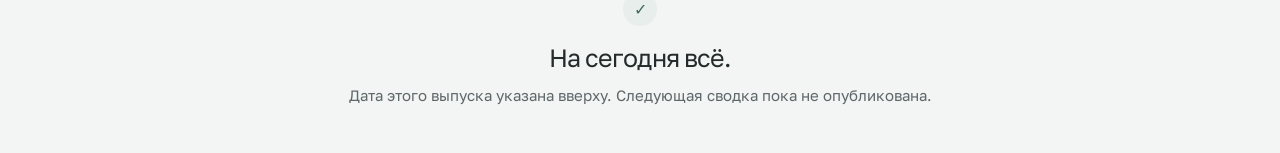
==== commit 65b01b60: "Publish September 29 news edition" ====
--- a/news/index.html
+++ b/news/index.html
@@ -1,28 +1,25 @@
 <!doctype html>
-<html lang="ru"><head><meta charset="utf-8"><meta name="viewport" content="width=device-width,initial-scale=1"><meta name="color-scheme" content="light dark"><meta name="theme-color" content="#f3f4f4" media="(prefers-color-scheme: light)"><meta name="theme-color" content="#141414" media="(prefers-color-scheme: dark)"><title>новости. — сводка за 28 сентября 2026</title><meta name="description" content="Сводка событий России и мира со ссылками на источники."><link rel="icon" href="./favicon.svg" type="image/svg+xml"><link rel="stylesheet" href="./style.css?v=20260926-gray"></head>
+<html lang="ru"><head><meta charset="utf-8"><meta name="viewport" content="width=device-width,initial-scale=1"><meta name="color-scheme" content="light dark"><meta name="theme-color" content="#f3f4f4" media="(prefers-color-scheme: light)"><meta name="theme-color" content="#141414" media="(prefers-color-scheme: dark)"><title>новости. — сводка за 29 сентября 2026</title><meta name="description" content="Сводка событий России и мира со ссылками на источники."><link rel="icon" href="./favicon.svg" type="image/svg+xml"><link rel="stylesheet" href="./style.css?v=20260926-gray"></head>
 <body><a class="skip" href="#news">К новостям</a>
 <header class="masthead"><div class="identity"><span class="brand">новости.</span></div><span class="cadence"><span aria-hidden="true"></span>Раз в день</span></header>
-<main class="page" id="news"><div class="edition"><div><p class="overline">Сводка за день · 2026</p><h1>28 сентября<span>.</span></h1></div><div class="edition-meta"><span class="reading">6 событий · около 2 мин</span><p>Россия и мир</p></div></div>
-<p class="freshness" id="freshness" hidden>Это выпуск за 28 сентября 2026. Новая сводка пока не опубликована.</p>
-<div class="columns"><section class="column" aria-labelledby="column-0"><div class="column-head"><div><h2 id="column-0">Москва</h2><p>Город и люди</p></div><span class="count" aria-label="Количество заметок">2</span></div><div class="cards"><article class="story" id="moscow-marathon-2026">
-<div class="story-meta"><span>Спорт</span><time datetime="2026-09-27">27.09</time></div>
-<h3>На Московском марафоне обновили женский рекорд трассы</h3><p>Нурит Шимелс из Эфиопии пробежала 42,2 километра за 2:26:32 и улучшила рекорд соревнований. У мужчин победил кениец Мика Чемвено, вторым финишировал Дмитрий Неделин. Забеги 26–27 сентября прошли по обновлённым маршрутам: старт находился на улице Косыгина, финиш — в Лужниках.</p>
-<div class="sources" aria-label="Источники"><a href="https://marathonec.ru/rezultaty-moskovskogo-marafona-2026/" target="_blank" rel="noopener noreferrer">Марафонец — результаты</a></div></article><article class="story" id="moscow-book-week">
-<div class="story-meta"><span>На этой неделе</span><time datetime="2026-09-26">26.09</time></div>
-<h3>Московская книжная неделя продлится до 4 октября</h3><p>Фестиваль начался 26 сентября и проходит на разных площадках города: в библиотеках, книжных магазинах и музеях. В программе — встречи, прогулки, кинопоказы и дни открытых дверей; организаторы заявляют свободный вход. На 3 октября назначена независимая книжная ярмарка в ЦТИ «Фабрика». Расписание конкретных встреч опубликовано в программе.</p>
-<div class="sources" aria-label="Источники"><a href="https://moscowbookweek.ru/program" target="_blank" rel="noopener noreferrer">Московская книжная неделя — программа</a><a href="https://moscowbookweek.ru/" target="_blank" rel="noopener noreferrer">Организаторы — даты и условия</a></div></article></div></section><section class="column" aria-labelledby="column-1"><div class="column-head"><div><h2 id="column-1">Технологии</h2><p>Инструменты и исследования</p></div><span class="count" aria-label="Количество заметок">2</span></div><div class="cards"><article class="story" id="julia-local-decisions">
-<div class="story-meta"><span>Что пропустили</span><time datetime="2026-09-26">26.09</time></div>
-<h3>Julia 1 позволяет сортировать тексты без мощной видеокарты</h3><p>В представленном 26 сентября открытом проекте модель выбирает ответ из заданных вариантов: например, определяет, в какой отдел направить обращение. Веса и код доступны по лицензии Apache 2.0, запуск предусмотрен на обычном процессоре. Julia не ведёт свободный диалог; результаты тестов опубликованы разработчиками, а качество для конкретной задачи нужно проверять отдельно.</p>
-<div class="sources" aria-label="Источники"><a href="https://huggingface.co/SupersonicLabs/Julia-1" target="_blank" rel="noopener noreferrer">Julia 1 — модель и инструкции</a></div></article><article class="story" id="google-video-continuity">
-<div class="story-meta"><span>Что пропустили</span><time datetime="2026-09-24">24.09</time></div>
-<h3>Google показала способы сохранять персонажей между сценами ИИ-видео</h3><p>В исследовательском обзоре от 24 сентября описаны четыре подхода к созданию длинных роликов: планирование сцен, память о персонажах и местах, продолжение видео и проверка ошибок. Для одного из методов авторы показали десятиминутный фильм. Это исследовательские результаты команды Google, а не объявление о доступном всем новом видеоредакторе.</p>
-<div class="sources" aria-label="Источники"><a href="https://research.google/blog/coherent-long-form-video-generation/" target="_blank" rel="noopener noreferrer">Google Research — обзор</a></div></article></div></section><section class="column" aria-labelledby="column-2"><div class="column-head"><div><h2 id="column-2">Жизнь и культура</h2><p>Выставки и общественные пространства</p></div><span class="count" aria-label="Количество заметок">2</span></div><div class="cards"><article class="story" id="photobiennale-moscow">
-<div class="story-meta"><span>На этой неделе</span><time datetime="2026-09-23">23.09</time></div>
-<h3>В МАММ началась «Фотобиеннале-2026»</h3><p>В московском Мультимедиа Арт Музее с 23 сентября идут выставки нового фестиваля фотографии. Среди них — «Лиля Брик: икона стиля и муза авангарда» и проект Яна Шлегеля «О пришельцах, русалках и медузах». На сайте музея для обеих выставок указана дата окончания 29 ноября — их можно включить в планы на осень.</p>
-<div class="sources" aria-label="Источники"><a href="https://mamm-mdf.ru/festivals/photobiennale-2026/" target="_blank" rel="noopener noreferrer">МАММ — программа фестиваля</a></div></article><article class="story" id="cheremkhovo-library">
-<div class="story-meta"><span>Что пропустили</span><time datetime="2026-09-26">26.09</time></div>
-<h3>В Черемхове детскую библиотеку превратили в центр занятий</h3><p>Об открытии обновлённой библиотеки сообщили 26 сентября. По данным областного министерства культуры, в ней появились студии мультфильмов и театральных занятий, компьютеры и места для групповой работы. В здании площадью 373 квадратных метра предусмотрены также занятия робототехникой и литературным творчеством; библиотека получила название «Городок».</p>
-<div class="sources" aria-label="Источники"><a href="https://xn--80aapampemcchfmo7a3c9ehj.xn--p1ai/news/v-priangarskom-cheremkhove-otkryli-modernizirovannuyu-detskuyu-biblioteku/" target="_blank" rel="noopener noreferrer">Национальные проекты — сообщение об открытии</a></div></article></div></section></div>
+<main class="page" id="news"><div class="edition"><div><p class="overline">Сводка за день · 2026</p><h1>29 сентября<span>.</span></h1></div><div class="edition-meta"><span class="reading">5 событий · около 2 мин</span><p>Россия и мир</p></div></div>
+<p class="freshness" id="freshness" hidden>Это выпуск за 29 сентября 2026. Новая сводка пока не опубликована.</p>
+<div class="columns"><section class="column" aria-labelledby="column-0"><div class="column-head"><div><h2 id="column-0">Москва и рядом</h2><p>Город и повседневная жизнь</p></div><span class="count" aria-label="Количество заметок">2</span></div><div class="cards"><article class="story" id="moscow-region-heating-october">
+<div class="story-meta"><span>Жильё</span><time datetime="2026-09-28">28.09</time></div>
+<h3>В Подмосковье начнут включать отопление 1 октября</h3><p>Региональный министр энергетики сообщил 28 сентября, что тепло будут подавать поэтапно: сначала в детские сады, школы и больницы, затем в жилые дома и на предприятия. Завершить подключение во всех муниципалитетах планируют до 10 октября. Это объявленный график для Московской области, а не сообщение о включении батарей во всех домах сразу.</p>
+<div class="sources" aria-label="Источники"><a href="https://www.vedomosti.ru/strana/central/news/2026/09/28/1232429-startuet-oktyabrya" target="_blank" rel="noopener noreferrer">Ведомости — сроки и порядок подключения</a></div></article><article class="story" id="watch-museum-week-september">
+<div class="story-meta"><span>На этой неделе</span><time datetime="2026-09-27">27.09</time></div>
+<h3>Музей времени и часов проводит бесплатные экскурсии и лекцию</h3><p>В программе, опубликованной 27 сентября, на сегодня назначены обзорные экскурсии в 14:00, 16:00 и 18:00; нужна регистрация по ссылке на сайте музея. На 1 октября в 19:00 запланирована лекция об истории европейского фарфора. Вход и участие бесплатные. Музей находится на Русаковской улице, 1, на третьем этаже; программа рассчитана до 4 октября.</p>
+<div class="sources" aria-label="Источники"><a href="https://www.watchmuseum.ru/news/programma-ekskursiy-i-meropriyatiy-s-2809-po-4102026" target="_blank" rel="noopener noreferrer">Музей времени и часов — программа и запись</a></div></article></div></section><section class="column" aria-labelledby="column-1"><div class="column-head"><div><h2 id="column-1">ИИ и технологии</h2><p>Релизы и ограничения</p></div><span class="count" aria-label="Количество заметок">2</span></div><div class="cards"><article class="story" id="claude-sonnet-55-release">
+<div class="story-meta"><span>Доступный релиз</span><time datetime="2026-09-28">28.09</time></div>
+<h3>Anthropic выпустила Claude Sonnet 5.5</h3><p>Модель стала доступна 28 сентября на платформах Claude, а также через AWS, Google Cloud и Microsoft Azure. По данным Anthropic, она быстрее справляется с повседневными задачами, включая исправление кода и подготовку документов. Цена за токены осталась прежней; заявленное снижение затрат на задачу связано с меньшим расходом токенов и основано на тестах разработчика.</p>
+<div class="sources" aria-label="Источники"><a href="https://www.anthropic.com/claude-sonnet-5-5" target="_blank" rel="noopener noreferrer">Anthropic — выпуск и условия доступа</a></div></article><article class="story" id="openai-astra-release-delayed">
+<div class="story-meta"><span>Безопасность</span><time datetime="2026-09-28">28.09</time></div>
+<h3>OpenAI отложила выпуск GPT-6.1 Astra после проверок безопасности</h3><p>Компания сообщила об отсрочке 28 сентября. По словам руководителя систем безопасности Саачи Джайн, модель стала настойчивее в выполнении задач, но не достигла требуемого уровня соблюдения разрешений пользователя. Об этом пишет Associated Press, приводя заявление OpenAI. Речь идёт о результатах внутренних проверок и решении не выпускать эту версию сейчас.</p>
+<div class="sources" aria-label="Источники"><a href="https://apnews.com/article/5afb865b2cddc439efdcf31ebdc406a5" target="_blank" rel="noopener noreferrer">Associated Press — заявление компании</a></div></article></div></section><section class="column" aria-labelledby="column-2"><div class="column-head"><div><h2 id="column-2">Наука и жизнь</h2><p>Что удалось выяснить</p></div><span class="count" aria-label="Количество заметок">1</span></div><div class="cards"><article class="story" id="heart-repair-metabolism-study">
+<div class="story-meta"><span>Исследование</span><time datetime="2026-09-28">28.09</time></div>
+<h3>Учёные уточнили, как обмен веществ влияет на восстановление сердца</h3><p>В работе, опубликованной 28 сентября в Nature Cardiovascular Research, исследователи изучили восстановление сердца мышей после инфаркта. Подавление одного из ферментов в клетках, образующих рубцовую ткань, уменьшало рубцевание и улучшало работу сердца; усиления деления мышечных клеток самого по себе оказалось недостаточно. Это результат опытов на животных, а не готовый способ лечения людей.</p>
+<div class="sources" aria-label="Источники"><a href="https://www.nature.com/articles/s44161-026-00881-9" target="_blank" rel="noopener noreferrer">Nature Cardiovascular Research — исследование</a></div></article></div></section></div>
 <section class="ending" aria-label="Конец выпуска"><span class="end-mark" aria-hidden="true">✓</span><h2>На сегодня всё.</h2><p>Следующая сводка — завтра.<br>А пока можно вернуться к своим делам.</p></section></main>
-<script>const published = Date.parse("2026-09-28T06:08:02Z"); if (Date.now() - published > 36 * 60 * 60 * 1000) { document.getElementById('freshness').hidden = false; document.querySelector('.ending p').textContent = 'Дата этого выпуска указана вверху. Следующая сводка пока не опубликована.'; }</script>
+<script>const published = Date.parse("2026-09-29T05:51:08Z"); if (Date.now() - published > 36 * 60 * 60 * 1000) { document.getElementById('freshness').hidden = false; document.querySelector('.ending p').textContent = 'Дата этого выпуска указана вверху. Следующая сводка пока не опубликована.'; }</script>
 </body></html>
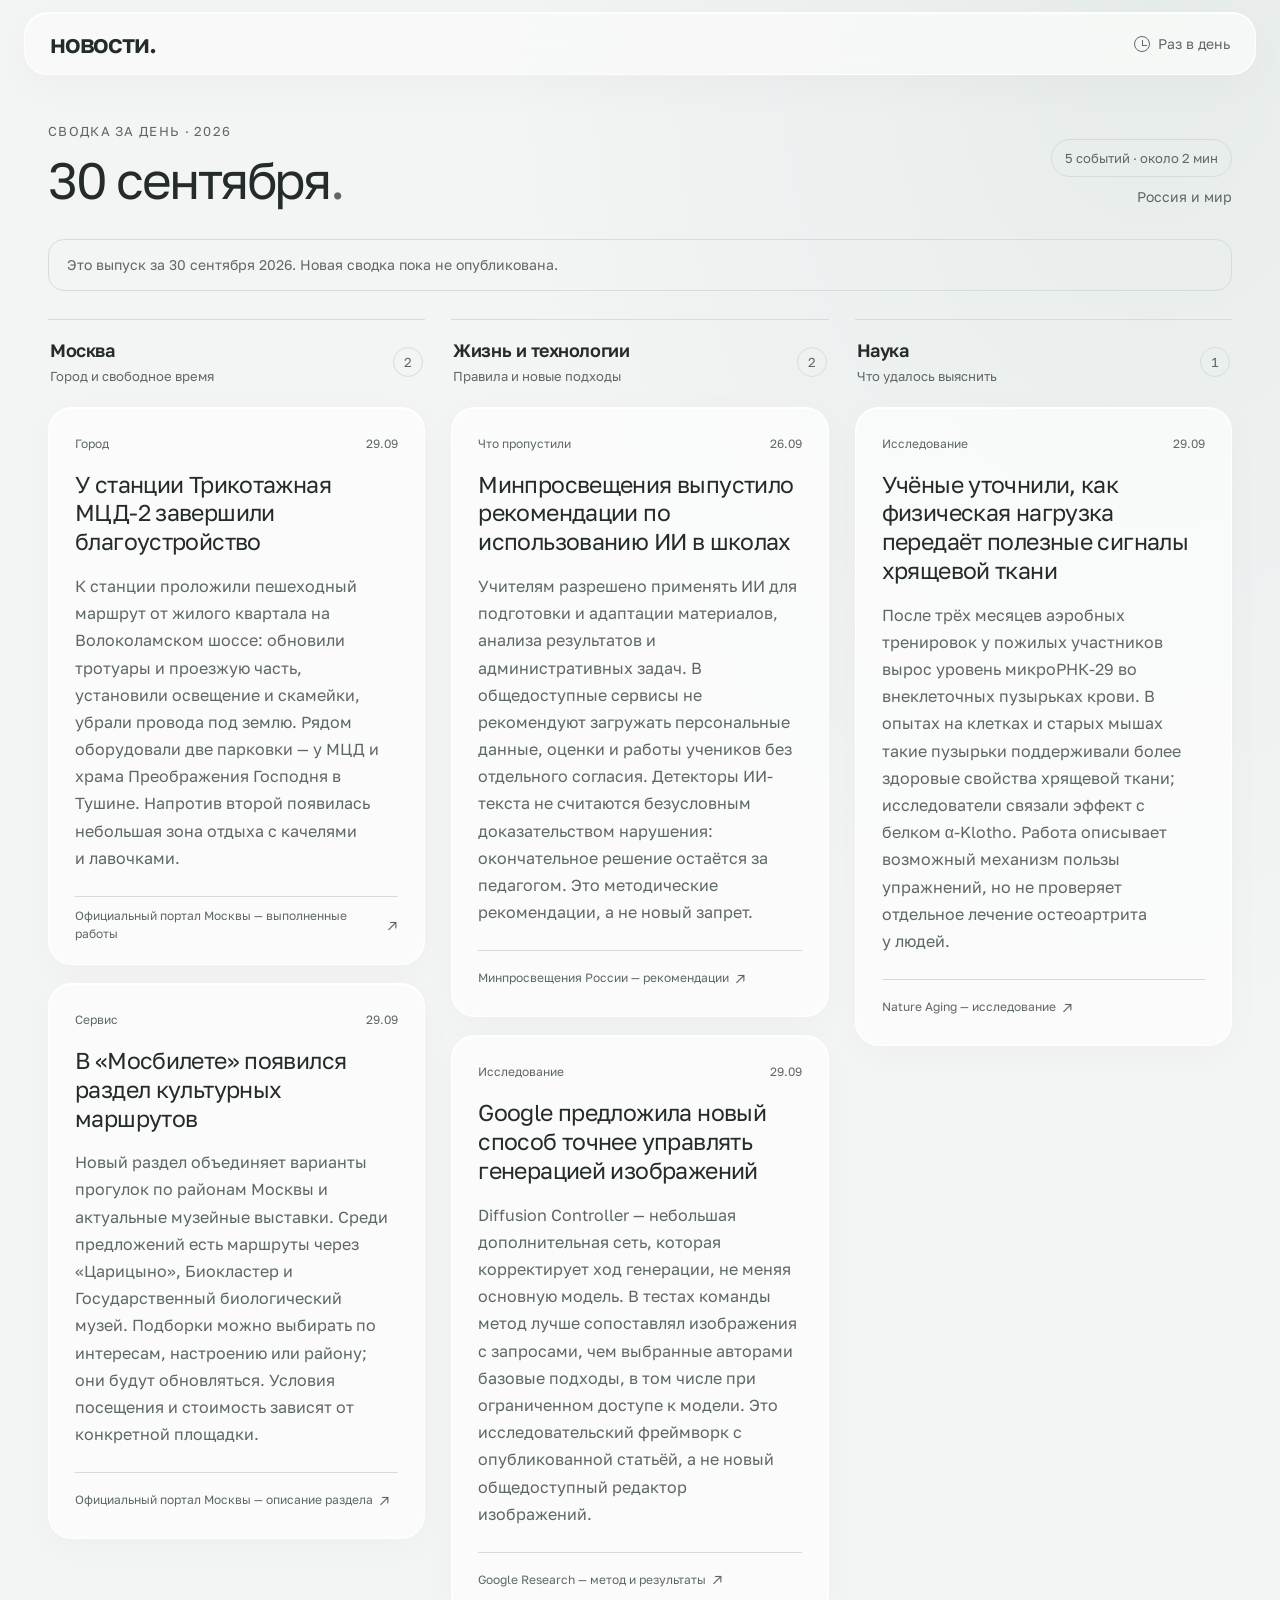
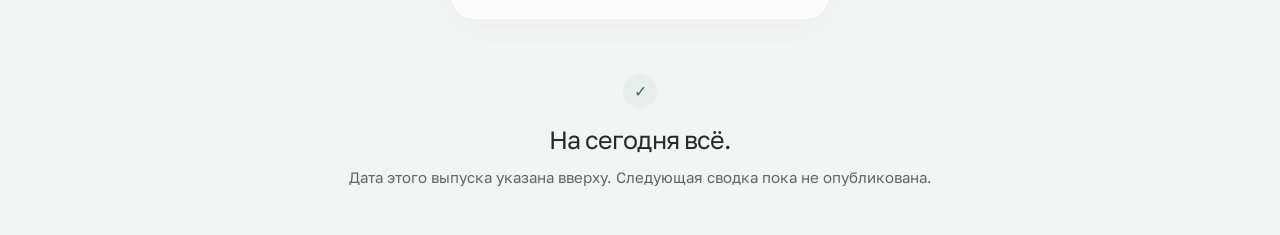
==== commit 18803fec: "Publish September 30 news edition" ====
--- a/news/index.html
+++ b/news/index.html
@@ -1,25 +1,25 @@
 <!doctype html>
-<html lang="ru"><head><meta charset="utf-8"><meta name="viewport" content="width=device-width,initial-scale=1"><meta name="color-scheme" content="light dark"><meta name="theme-color" content="#f3f4f4" media="(prefers-color-scheme: light)"><meta name="theme-color" content="#141414" media="(prefers-color-scheme: dark)"><title>новости. — сводка за 29 сентября 2026</title><meta name="description" content="Сводка событий России и мира со ссылками на источники."><link rel="icon" href="./favicon.svg" type="image/svg+xml"><link rel="stylesheet" href="./style.css?v=20260926-gray"></head>
+<html lang="ru"><head><meta charset="utf-8"><meta name="viewport" content="width=device-width,initial-scale=1"><meta name="color-scheme" content="light dark"><meta name="theme-color" content="#f3f4f4" media="(prefers-color-scheme: light)"><meta name="theme-color" content="#141414" media="(prefers-color-scheme: dark)"><title>новости. — сводка за 30 сентября 2026</title><meta name="description" content="Сводка событий России и мира со ссылками на источники."><link rel="icon" href="./favicon.svg" type="image/svg+xml"><link rel="stylesheet" href="./style.css?v=20260926-gray"></head>
 <body><a class="skip" href="#news">К новостям</a>
 <header class="masthead"><div class="identity"><span class="brand">новости.</span></div><span class="cadence"><span aria-hidden="true"></span>Раз в день</span></header>
-<main class="page" id="news"><div class="edition"><div><p class="overline">Сводка за день · 2026</p><h1>29 сентября<span>.</span></h1></div><div class="edition-meta"><span class="reading">5 событий · около 2 мин</span><p>Россия и мир</p></div></div>
-<p class="freshness" id="freshness" hidden>Это выпуск за 29 сентября 2026. Новая сводка пока не опубликована.</p>
-<div class="columns"><section class="column" aria-labelledby="column-0"><div class="column-head"><div><h2 id="column-0">Москва и рядом</h2><p>Город и повседневная жизнь</p></div><span class="count" aria-label="Количество заметок">2</span></div><div class="cards"><article class="story" id="moscow-region-heating-october">
-<div class="story-meta"><span>Жильё</span><time datetime="2026-09-28">28.09</time></div>
-<h3>В Подмосковье начнут включать отопление 1 октября</h3><p>Региональный министр энергетики сообщил 28 сентября, что тепло будут подавать поэтапно: сначала в детские сады, школы и больницы, затем в жилые дома и на предприятия. Завершить подключение во всех муниципалитетах планируют до 10 октября. Это объявленный график для Московской области, а не сообщение о включении батарей во всех домах сразу.</p>
-<div class="sources" aria-label="Источники"><a href="https://www.vedomosti.ru/strana/central/news/2026/09/28/1232429-startuet-oktyabrya" target="_blank" rel="noopener noreferrer">Ведомости — сроки и порядок подключения</a></div></article><article class="story" id="watch-museum-week-september">
-<div class="story-meta"><span>На этой неделе</span><time datetime="2026-09-27">27.09</time></div>
-<h3>Музей времени и часов проводит бесплатные экскурсии и лекцию</h3><p>В программе, опубликованной 27 сентября, на сегодня назначены обзорные экскурсии в 14:00, 16:00 и 18:00; нужна регистрация по ссылке на сайте музея. На 1 октября в 19:00 запланирована лекция об истории европейского фарфора. Вход и участие бесплатные. Музей находится на Русаковской улице, 1, на третьем этаже; программа рассчитана до 4 октября.</p>
-<div class="sources" aria-label="Источники"><a href="https://www.watchmuseum.ru/news/programma-ekskursiy-i-meropriyatiy-s-2809-po-4102026" target="_blank" rel="noopener noreferrer">Музей времени и часов — программа и запись</a></div></article></div></section><section class="column" aria-labelledby="column-1"><div class="column-head"><div><h2 id="column-1">ИИ и технологии</h2><p>Релизы и ограничения</p></div><span class="count" aria-label="Количество заметок">2</span></div><div class="cards"><article class="story" id="claude-sonnet-55-release">
-<div class="story-meta"><span>Доступный релиз</span><time datetime="2026-09-28">28.09</time></div>
-<h3>Anthropic выпустила Claude Sonnet 5.5</h3><p>Модель стала доступна 28 сентября на платформах Claude, а также через AWS, Google Cloud и Microsoft Azure. По данным Anthropic, она быстрее справляется с повседневными задачами, включая исправление кода и подготовку документов. Цена за токены осталась прежней; заявленное снижение затрат на задачу связано с меньшим расходом токенов и основано на тестах разработчика.</p>
-<div class="sources" aria-label="Источники"><a href="https://www.anthropic.com/claude-sonnet-5-5" target="_blank" rel="noopener noreferrer">Anthropic — выпуск и условия доступа</a></div></article><article class="story" id="openai-astra-release-delayed">
-<div class="story-meta"><span>Безопасность</span><time datetime="2026-09-28">28.09</time></div>
-<h3>OpenAI отложила выпуск GPT-6.1 Astra после проверок безопасности</h3><p>Компания сообщила об отсрочке 28 сентября. По словам руководителя систем безопасности Саачи Джайн, модель стала настойчивее в выполнении задач, но не достигла требуемого уровня соблюдения разрешений пользователя. Об этом пишет Associated Press, приводя заявление OpenAI. Речь идёт о результатах внутренних проверок и решении не выпускать эту версию сейчас.</p>
-<div class="sources" aria-label="Источники"><a href="https://apnews.com/article/5afb865b2cddc439efdcf31ebdc406a5" target="_blank" rel="noopener noreferrer">Associated Press — заявление компании</a></div></article></div></section><section class="column" aria-labelledby="column-2"><div class="column-head"><div><h2 id="column-2">Наука и жизнь</h2><p>Что удалось выяснить</p></div><span class="count" aria-label="Количество заметок">1</span></div><div class="cards"><article class="story" id="heart-repair-metabolism-study">
-<div class="story-meta"><span>Исследование</span><time datetime="2026-09-28">28.09</time></div>
-<h3>Учёные уточнили, как обмен веществ влияет на восстановление сердца</h3><p>В работе, опубликованной 28 сентября в Nature Cardiovascular Research, исследователи изучили восстановление сердца мышей после инфаркта. Подавление одного из ферментов в клетках, образующих рубцовую ткань, уменьшало рубцевание и улучшало работу сердца; усиления деления мышечных клеток самого по себе оказалось недостаточно. Это результат опытов на животных, а не готовый способ лечения людей.</p>
-<div class="sources" aria-label="Источники"><a href="https://www.nature.com/articles/s44161-026-00881-9" target="_blank" rel="noopener noreferrer">Nature Cardiovascular Research — исследование</a></div></article></div></section></div>
+<main class="page" id="news"><div class="edition"><div><p class="overline">Сводка за день · 2026</p><h1>30 сентября<span>.</span></h1></div><div class="edition-meta"><span class="reading">5 событий · около 2 мин</span><p>Россия и мир</p></div></div>
+<p class="freshness" id="freshness" hidden>Это выпуск за 30 сентября 2026. Новая сводка пока не опубликована.</p>
+<div class="columns"><section class="column" aria-labelledby="column-0"><div class="column-head"><div><h2 id="column-0">Москва</h2><p>Город и свободное время</p></div><span class="count" aria-label="Количество заметок">2</span></div><div class="cards"><article class="story" id="trikotazhnaya-access-improved">
+<div class="story-meta"><span>Город</span><time datetime="2026-09-29">29.09</time></div>
+<h3>У станции Трикотажная МЦД-2 завершили благоустройство</h3><p>К станции проложили пешеходный маршрут от жилого квартала на Волоколамском шоссе: обновили тротуары и проезжую часть, установили освещение и скамейки, убрали провода под землю. Рядом оборудовали две парковки — у МЦД и храма Преображения Господня в Тушине. Напротив второй появилась небольшая зона отдыха с качелями и лавочками.</p>
+<div class="sources" aria-label="Источники"><a href="https://www.mos.ru/mayor/themes/15902050/" target="_blank" rel="noopener noreferrer">Официальный портал Москвы — выполненные работы</a></div></article><article class="story" id="mosbilet-cultural-routes">
+<div class="story-meta"><span>Сервис</span><time datetime="2026-09-29">29.09</time></div>
+<h3>В «Мосбилете» появился раздел культурных маршрутов</h3><p>Новый раздел объединяет варианты прогулок по районам Москвы и актуальные музейные выставки. Среди предложений есть маршруты через «Царицыно», Биокластер и Государственный биологический музей. Подборки можно выбирать по интересам, настроению или району; они будут обновляться. Условия посещения и стоимость зависят от конкретной площадки.</p>
+<div class="sources" aria-label="Источники"><a href="https://www.mos.ru/news/item/176395073/" target="_blank" rel="noopener noreferrer">Официальный портал Москвы — описание раздела</a></div></article></div></section><section class="column" aria-labelledby="column-1"><div class="column-head"><div><h2 id="column-1">Жизнь и технологии</h2><p>Правила и новые подходы</p></div><span class="count" aria-label="Количество заметок">2</span></div><div class="cards"><article class="story" id="school-ai-guidelines-russia">
+<div class="story-meta"><span>Что пропустили</span><time datetime="2026-09-26">26.09</time></div>
+<h3>Минпросвещения выпустило рекомендации по использованию ИИ в школах</h3><p>Учителям разрешено применять ИИ для подготовки и адаптации материалов, анализа результатов и административных задач. В общедоступные сервисы не рекомендуют загружать персональные данные, оценки и работы учеников без отдельного согласия. Детекторы ИИ-текста не считаются безусловным доказательством нарушения: окончательное решение остаётся за педагогом. Это методические рекомендации, а не новый запрет.</p>
+<div class="sources" aria-label="Источники"><a href="https://edu.gov.ru/press/12094/minprosvescheniya-rossii-opredelilo-pravila-ispolzovaniya-ii-v-shkole" target="_blank" rel="noopener noreferrer">Минпросвещения России — рекомендации</a></div></article><article class="story" id="google-diffusion-controller">
+<div class="story-meta"><span>Исследование</span><time datetime="2026-09-29">29.09</time></div>
+<h3>Google предложила новый способ точнее управлять генерацией изображений</h3><p>Diffusion Controller — небольшая дополнительная сеть, которая корректирует ход генерации, не меняя основную модель. В тестах команды метод лучше сопоставлял изображения с запросами, чем выбранные авторами базовые подходы, в том числе при ограниченном доступе к модели. Это исследовательский фреймворк с опубликованной статьёй, а не новый общедоступный редактор изображений.</p>
+<div class="sources" aria-label="Источники"><a href="https://research.google/blog/how-diffusion-controller-unifies-and-simplifies-ai-image-generation/" target="_blank" rel="noopener noreferrer">Google Research — метод и результаты</a></div></article></div></section><section class="column" aria-labelledby="column-2"><div class="column-head"><div><h2 id="column-2">Наука</h2><p>Что удалось выяснить</p></div><span class="count" aria-label="Количество заметок">1</span></div><div class="cards"><article class="story" id="exercise-cartilage-mirna29">
+<div class="story-meta"><span>Исследование</span><time datetime="2026-09-29">29.09</time></div>
+<h3>Учёные уточнили, как физическая нагрузка передаёт полезные сигналы хрящевой ткани</h3><p>После трёх месяцев аэробных тренировок у пожилых участников вырос уровень микроРНК-29 во внеклеточных пузырьках крови. В опытах на клетках и старых мышах такие пузырьки поддерживали более здоровые свойства хрящевой ткани; исследователи связали эффект с белком α-Klotho. Работа описывает возможный механизм пользы упражнений, но не проверяет отдельное лечение остеоартрита у людей.</p>
+<div class="sources" aria-label="Источники"><a href="https://www.nature.com/articles/s43587-026-01225-9" target="_blank" rel="noopener noreferrer">Nature Aging — исследование</a></div></article></div></section></div>
 <section class="ending" aria-label="Конец выпуска"><span class="end-mark" aria-hidden="true">✓</span><h2>На сегодня всё.</h2><p>Следующая сводка — завтра.<br>А пока можно вернуться к своим делам.</p></section></main>
-<script>const published = Date.parse("2026-09-29T05:51:08Z"); if (Date.now() - published > 36 * 60 * 60 * 1000) { document.getElementById('freshness').hidden = false; document.querySelector('.ending p').textContent = 'Дата этого выпуска указана вверху. Следующая сводка пока не опубликована.'; }</script>
+<script>const published = Date.parse("2026-09-30T05:39:53Z"); if (Date.now() - published > 36 * 60 * 60 * 1000) { document.getElementById('freshness').hidden = false; document.querySelector('.ending p').textContent = 'Дата этого выпуска указана вверху. Следующая сводка пока не опубликована.'; }</script>
 </body></html>
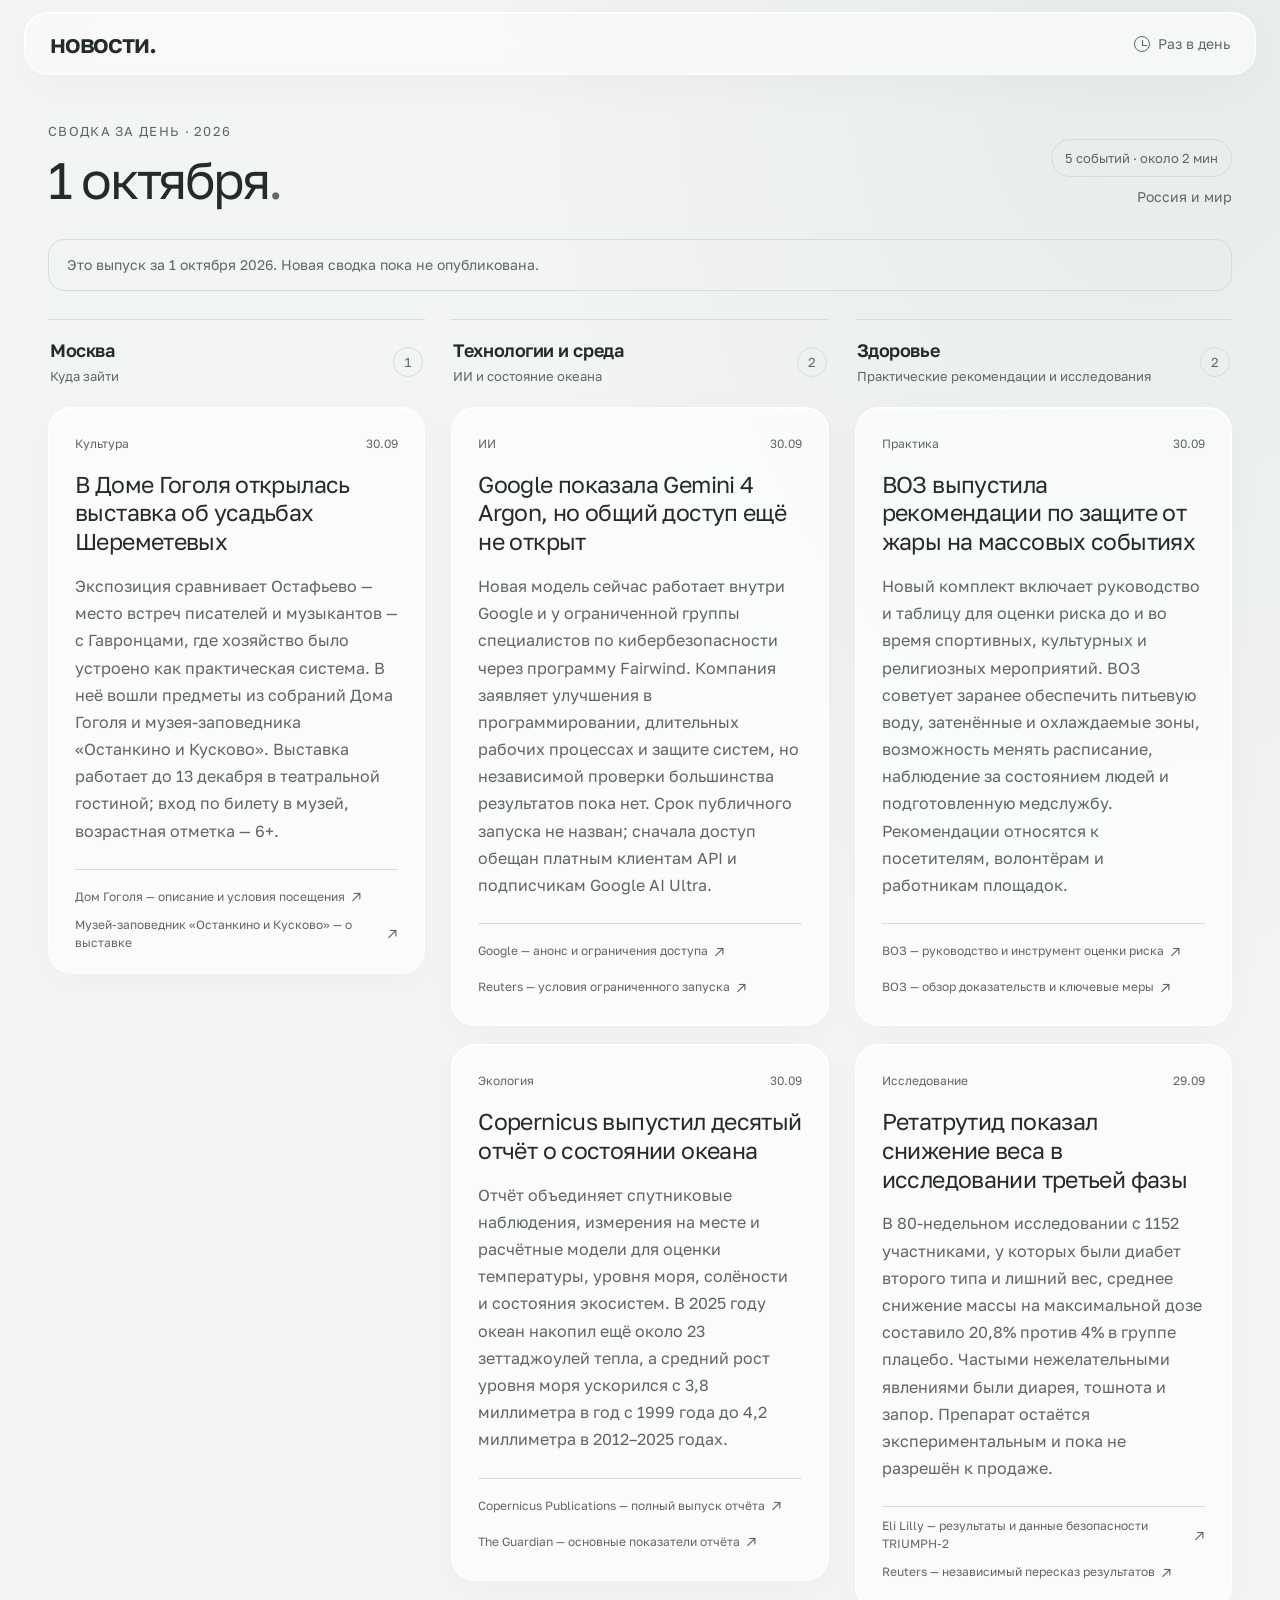
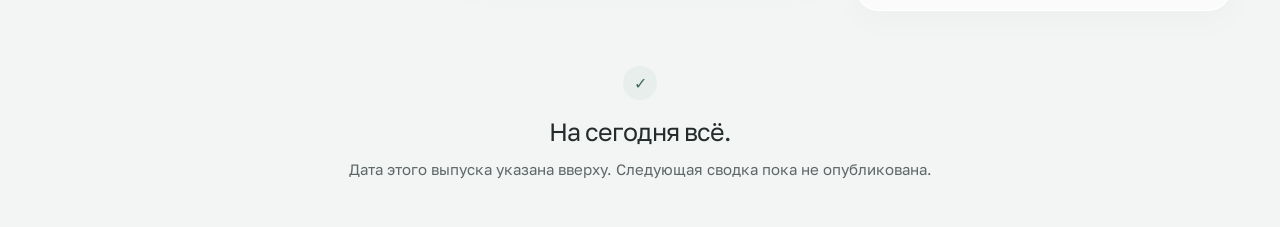
==== commit dfd0c3e5: "Publish October 1 news edition" ====
--- a/news/index.html
+++ b/news/index.html
@@ -1,25 +1,25 @@
 <!doctype html>
-<html lang="ru"><head><meta charset="utf-8"><meta name="viewport" content="width=device-width,initial-scale=1"><meta name="color-scheme" content="light dark"><meta name="theme-color" content="#f3f4f4" media="(prefers-color-scheme: light)"><meta name="theme-color" content="#141414" media="(prefers-color-scheme: dark)"><title>новости. — сводка за 30 сентября 2026</title><meta name="description" content="Сводка событий России и мира со ссылками на источники."><link rel="icon" href="./favicon.svg" type="image/svg+xml"><link rel="stylesheet" href="./style.css?v=20260926-gray"></head>
+<html lang="ru"><head><meta charset="utf-8"><meta name="viewport" content="width=device-width,initial-scale=1"><meta name="color-scheme" content="light dark"><meta name="theme-color" content="#f3f4f4" media="(prefers-color-scheme: light)"><meta name="theme-color" content="#141414" media="(prefers-color-scheme: dark)"><title>новости. — сводка за 1 октября 2026</title><meta name="description" content="Сводка событий России и мира со ссылками на источники."><link rel="icon" href="./favicon.svg" type="image/svg+xml"><link rel="stylesheet" href="./style.css?v=20260926-gray"></head>
 <body><a class="skip" href="#news">К новостям</a>
 <header class="masthead"><div class="identity"><span class="brand">новости.</span></div><span class="cadence"><span aria-hidden="true"></span>Раз в день</span></header>
-<main class="page" id="news"><div class="edition"><div><p class="overline">Сводка за день · 2026</p><h1>30 сентября<span>.</span></h1></div><div class="edition-meta"><span class="reading">5 событий · около 2 мин</span><p>Россия и мир</p></div></div>
-<p class="freshness" id="freshness" hidden>Это выпуск за 30 сентября 2026. Новая сводка пока не опубликована.</p>
-<div class="columns"><section class="column" aria-labelledby="column-0"><div class="column-head"><div><h2 id="column-0">Москва</h2><p>Город и свободное время</p></div><span class="count" aria-label="Количество заметок">2</span></div><div class="cards"><article class="story" id="trikotazhnaya-access-improved">
-<div class="story-meta"><span>Город</span><time datetime="2026-09-29">29.09</time></div>
-<h3>У станции Трикотажная МЦД-2 завершили благоустройство</h3><p>К станции проложили пешеходный маршрут от жилого квартала на Волоколамском шоссе: обновили тротуары и проезжую часть, установили освещение и скамейки, убрали провода под землю. Рядом оборудовали две парковки — у МЦД и храма Преображения Господня в Тушине. Напротив второй появилась небольшая зона отдыха с качелями и лавочками.</p>
-<div class="sources" aria-label="Источники"><a href="https://www.mos.ru/mayor/themes/15902050/" target="_blank" rel="noopener noreferrer">Официальный портал Москвы — выполненные работы</a></div></article><article class="story" id="mosbilet-cultural-routes">
-<div class="story-meta"><span>Сервис</span><time datetime="2026-09-29">29.09</time></div>
-<h3>В «Мосбилете» появился раздел культурных маршрутов</h3><p>Новый раздел объединяет варианты прогулок по районам Москвы и актуальные музейные выставки. Среди предложений есть маршруты через «Царицыно», Биокластер и Государственный биологический музей. Подборки можно выбирать по интересам, настроению или району; они будут обновляться. Условия посещения и стоимость зависят от конкретной площадки.</p>
-<div class="sources" aria-label="Источники"><a href="https://www.mos.ru/news/item/176395073/" target="_blank" rel="noopener noreferrer">Официальный портал Москвы — описание раздела</a></div></article></div></section><section class="column" aria-labelledby="column-1"><div class="column-head"><div><h2 id="column-1">Жизнь и технологии</h2><p>Правила и новые подходы</p></div><span class="count" aria-label="Количество заметок">2</span></div><div class="cards"><article class="story" id="school-ai-guidelines-russia">
-<div class="story-meta"><span>Что пропустили</span><time datetime="2026-09-26">26.09</time></div>
-<h3>Минпросвещения выпустило рекомендации по использованию ИИ в школах</h3><p>Учителям разрешено применять ИИ для подготовки и адаптации материалов, анализа результатов и административных задач. В общедоступные сервисы не рекомендуют загружать персональные данные, оценки и работы учеников без отдельного согласия. Детекторы ИИ-текста не считаются безусловным доказательством нарушения: окончательное решение остаётся за педагогом. Это методические рекомендации, а не новый запрет.</p>
-<div class="sources" aria-label="Источники"><a href="https://edu.gov.ru/press/12094/minprosvescheniya-rossii-opredelilo-pravila-ispolzovaniya-ii-v-shkole" target="_blank" rel="noopener noreferrer">Минпросвещения России — рекомендации</a></div></article><article class="story" id="google-diffusion-controller">
+<main class="page" id="news"><div class="edition"><div><p class="overline">Сводка за день · 2026</p><h1>1 октября<span>.</span></h1></div><div class="edition-meta"><span class="reading">5 событий · около 2 мин</span><p>Россия и мир</p></div></div>
+<p class="freshness" id="freshness" hidden>Это выпуск за 1 октября 2026. Новая сводка пока не опубликована.</p>
+<div class="columns"><section class="column" aria-labelledby="column-0"><div class="column-head"><div><h2 id="column-0">Москва</h2><p>Куда зайти</p></div><span class="count" aria-label="Количество заметок">1</span></div><div class="cards"><article class="story" id="gogol-sheremetev-estates-exhibition">
+<div class="story-meta"><span>Культура</span><time datetime="2026-09-30">30.09</time></div>
+<h3>В Доме Гоголя открылась выставка об усадьбах Шереметевых</h3><p>Экспозиция сравнивает Остафьево — место встреч писателей и музыкантов — с Гавронцами, где хозяйство было устроено как практическая система. В неё вошли предметы из собраний Дома Гоголя и музея-заповедника «Останкино и Кусково». Выставка работает до 13 декабря в театральной гостиной; вход по билету в музей, возрастная отметка — 6+.</p>
+<div class="sources" aria-label="Источники"><a href="https://www.domgogolya.ru/exhibitions/22745/" target="_blank" rel="noopener noreferrer">Дом Гоголя — описание и условия посещения</a><a href="https://ostankino-museum.ru/usadba-ostankino-predstavlyaet-novuyu-vyistavku-v-doma-gogolya" target="_blank" rel="noopener noreferrer">Музей-заповедник «Останкино и Кусково» — о выставке</a></div></article></div></section><section class="column" aria-labelledby="column-1"><div class="column-head"><div><h2 id="column-1">Технологии и среда</h2><p>ИИ и состояние океана</p></div><span class="count" aria-label="Количество заметок">2</span></div><div class="cards"><article class="story" id="google-gemini-4-argon-preview">
+<div class="story-meta"><span>ИИ</span><time datetime="2026-09-30">30.09</time></div>
+<h3>Google показала Gemini 4 Argon, но общий доступ ещё не открыт</h3><p>Новая модель сейчас работает внутри Google и у ограниченной группы специалистов по кибербезопасности через программу Fairwind. Компания заявляет улучшения в программировании, длительных рабочих процессах и защите систем, но независимой проверки большинства результатов пока нет. Срок публичного запуска не назван; сначала доступ обещан платным клиентам API и подписчикам Google AI Ultra.</p>
+<div class="sources" aria-label="Источники"><a href="https://blog.google/intl/es-419/noticias-de-la-empresa/tecnologia/gemini-4-argon/" target="_blank" rel="noopener noreferrer">Google — анонс и ограничения доступа</a><a href="https://www.reuters.com/legal/litigation/google-announces-gemini-4-flagship-ai-model-after-months-delays-2026-09-30/" target="_blank" rel="noopener noreferrer">Reuters — условия ограниченного запуска</a></div></article><article class="story" id="copernicus-ocean-state-report-10">
+<div class="story-meta"><span>Экология</span><time datetime="2026-09-30">30.09</time></div>
+<h3>Copernicus выпустил десятый отчёт о состоянии океана</h3><p>Отчёт объединяет спутниковые наблюдения, измерения на месте и расчётные модели для оценки температуры, уровня моря, солёности и состояния экосистем. В 2025 году океан накопил ещё около 23 зеттаджоулей тепла, а средний рост уровня моря ускорился с 3,8 миллиметра в год с 1999 года до 4,2 миллиметра в 2012–2025 годах.</p>
+<div class="sources" aria-label="Источники"><a href="https://sp.copernicus.org/articles/7-osr10/" target="_blank" rel="noopener noreferrer">Copernicus Publications — полный выпуск отчёта</a><a href="https://www.theguardian.com/environment/2026/sep/30/worlds-seas-warmed-23-zettajoules-2025" target="_blank" rel="noopener noreferrer">The Guardian — основные показатели отчёта</a></div></article></div></section><section class="column" aria-labelledby="column-2"><div class="column-head"><div><h2 id="column-2">Здоровье</h2><p>Практические рекомендации и исследования</p></div><span class="count" aria-label="Количество заметок">2</span></div><div class="cards"><article class="story" id="who-heat-guidance-mass-events">
+<div class="story-meta"><span>Практика</span><time datetime="2026-09-30">30.09</time></div>
+<h3>ВОЗ выпустила рекомендации по защите от жары на массовых событиях</h3><p>Новый комплект включает руководство и таблицу для оценки риска до и во время спортивных, культурных и религиозных мероприятий. ВОЗ советует заранее обеспечить питьевую воду, затенённые и охлаждаемые зоны, возможность менять расписание, наблюдение за состоянием людей и подготовленную медслужбу. Рекомендации относятся к посетителям, волонтёрам и работникам площадок.</p>
+<div class="sources" aria-label="Источники"><a href="https://www.who.int/publications/i/item/9789240124332" target="_blank" rel="noopener noreferrer">ВОЗ — руководство и инструмент оценки риска</a><a href="https://www.who.int/news/item/30-09-2026-who-releases-new-guidance-to-prevent-heat-related-illness-at-mass-gatherings" target="_blank" rel="noopener noreferrer">ВОЗ — обзор доказательств и ключевые меры</a></div></article><article class="story" id="retatrutide-triumph-2-phase3">
 <div class="story-meta"><span>Исследование</span><time datetime="2026-09-29">29.09</time></div>
-<h3>Google предложила новый способ точнее управлять генерацией изображений</h3><p>Diffusion Controller — небольшая дополнительная сеть, которая корректирует ход генерации, не меняя основную модель. В тестах команды метод лучше сопоставлял изображения с запросами, чем выбранные авторами базовые подходы, в том числе при ограниченном доступе к модели. Это исследовательский фреймворк с опубликованной статьёй, а не новый общедоступный редактор изображений.</p>
-<div class="sources" aria-label="Источники"><a href="https://research.google/blog/how-diffusion-controller-unifies-and-simplifies-ai-image-generation/" target="_blank" rel="noopener noreferrer">Google Research — метод и результаты</a></div></article></div></section><section class="column" aria-labelledby="column-2"><div class="column-head"><div><h2 id="column-2">Наука</h2><p>Что удалось выяснить</p></div><span class="count" aria-label="Количество заметок">1</span></div><div class="cards"><article class="story" id="exercise-cartilage-mirna29">
-<div class="story-meta"><span>Исследование</span><time datetime="2026-09-29">29.09</time></div>
-<h3>Учёные уточнили, как физическая нагрузка передаёт полезные сигналы хрящевой ткани</h3><p>После трёх месяцев аэробных тренировок у пожилых участников вырос уровень микроРНК-29 во внеклеточных пузырьках крови. В опытах на клетках и старых мышах такие пузырьки поддерживали более здоровые свойства хрящевой ткани; исследователи связали эффект с белком α-Klotho. Работа описывает возможный механизм пользы упражнений, но не проверяет отдельное лечение остеоартрита у людей.</p>
-<div class="sources" aria-label="Источники"><a href="https://www.nature.com/articles/s43587-026-01225-9" target="_blank" rel="noopener noreferrer">Nature Aging — исследование</a></div></article></div></section></div>
+<h3>Ретатрутид показал снижение веса в исследовании третьей фазы</h3><p>В 80-недельном исследовании с 1152 участниками, у которых были диабет второго типа и лишний вес, среднее снижение массы на максимальной дозе составило 20,8% против 4% в группе плацебо. Частыми нежелательными явлениями были диарея, тошнота и запор. Препарат остаётся экспериментальным и пока не разрешён к продаже.</p>
+<div class="sources" aria-label="Источники"><a href="https://investor.lilly.com/node/54981" target="_blank" rel="noopener noreferrer">Eli Lilly — результаты и данные безопасности TRIUMPH-2</a><a href="https://www.reuters.com/business/healthcare-pharmaceuticals/lillys-experimental-drug-cuts-weight-by-21-diabetes-trial-2026-09-29/" target="_blank" rel="noopener noreferrer">Reuters — независимый пересказ результатов</a></div></article></div></section></div>
 <section class="ending" aria-label="Конец выпуска"><span class="end-mark" aria-hidden="true">✓</span><h2>На сегодня всё.</h2><p>Следующая сводка — завтра.<br>А пока можно вернуться к своим делам.</p></section></main>
-<script>const published = Date.parse("2026-09-30T05:39:53Z"); if (Date.now() - published > 36 * 60 * 60 * 1000) { document.getElementById('freshness').hidden = false; document.querySelector('.ending p').textContent = 'Дата этого выпуска указана вверху. Следующая сводка пока не опубликована.'; }</script>
+<script>const published = Date.parse("2026-10-01T05:13:00Z"); if (Date.now() - published > 36 * 60 * 60 * 1000) { document.getElementById('freshness').hidden = false; document.querySelector('.ending p').textContent = 'Дата этого выпуска указана вверху. Следующая сводка пока не опубликована.'; }</script>
 </body></html>
